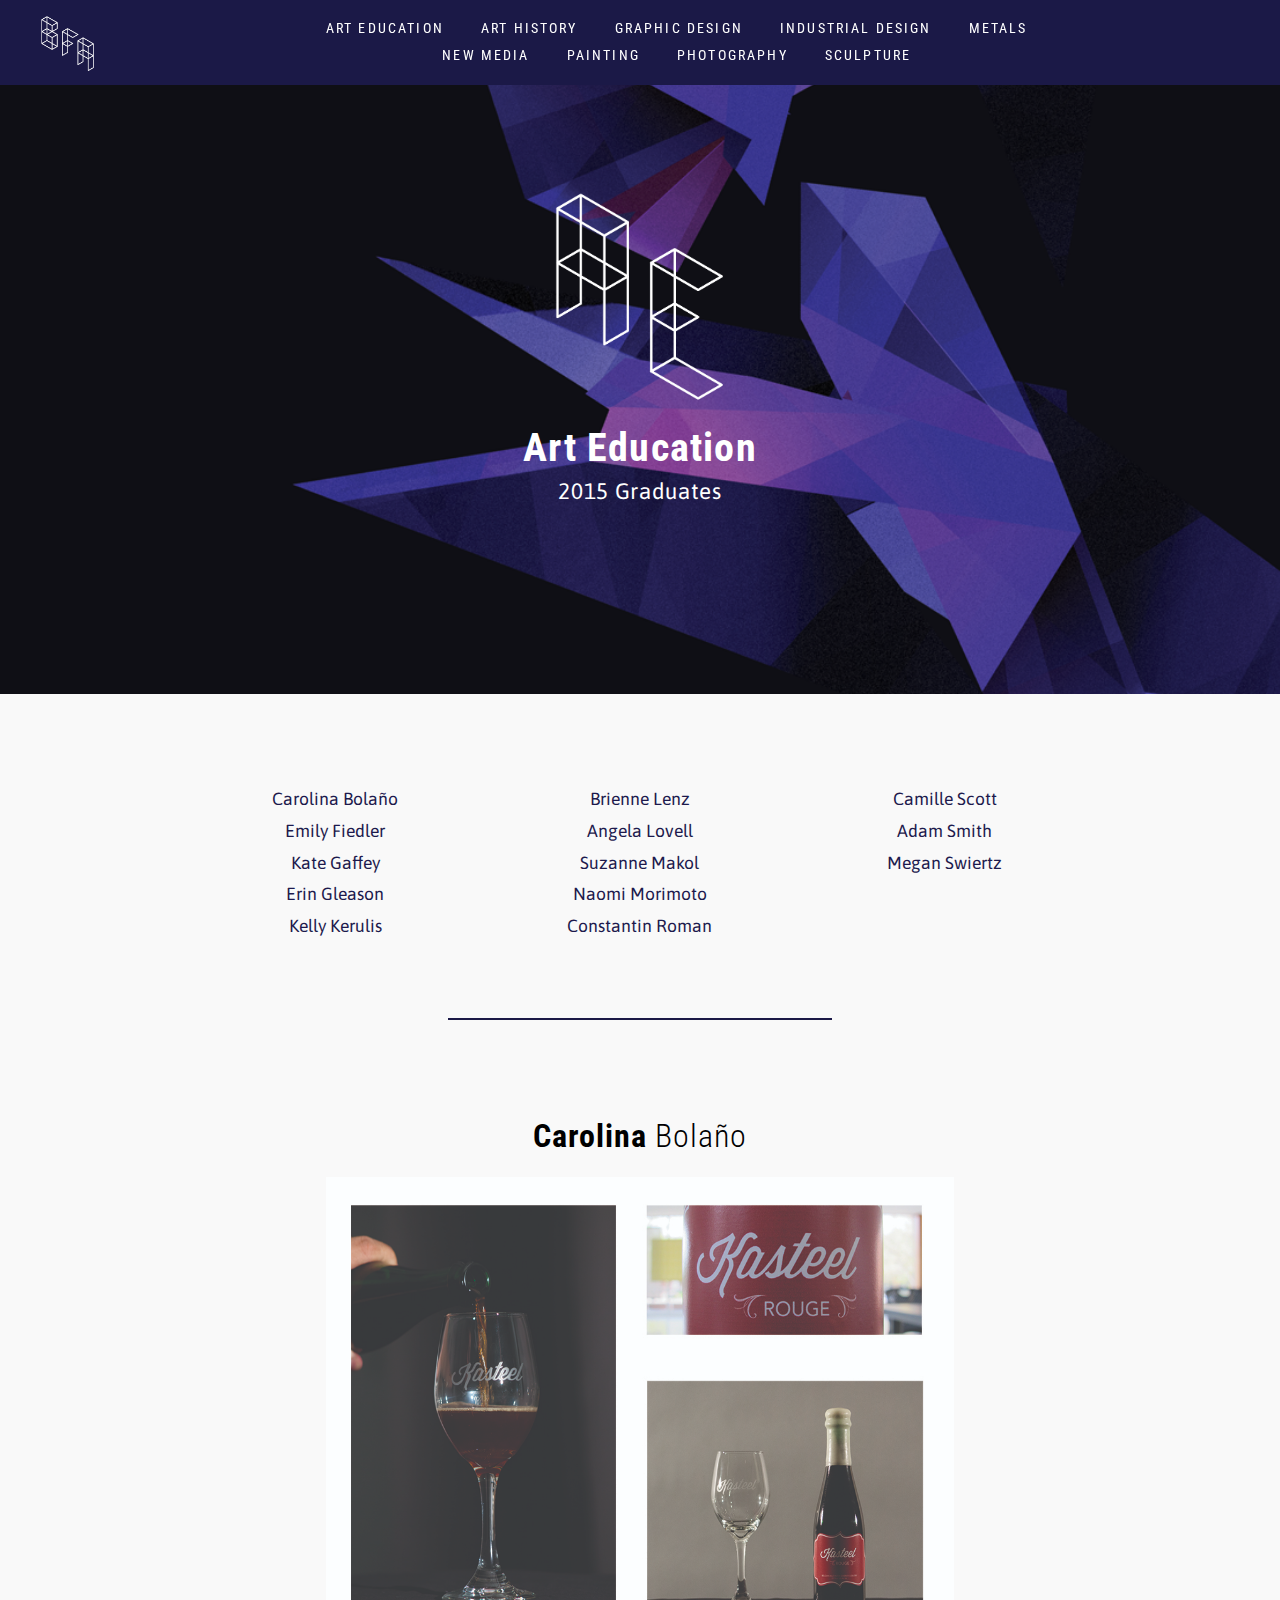
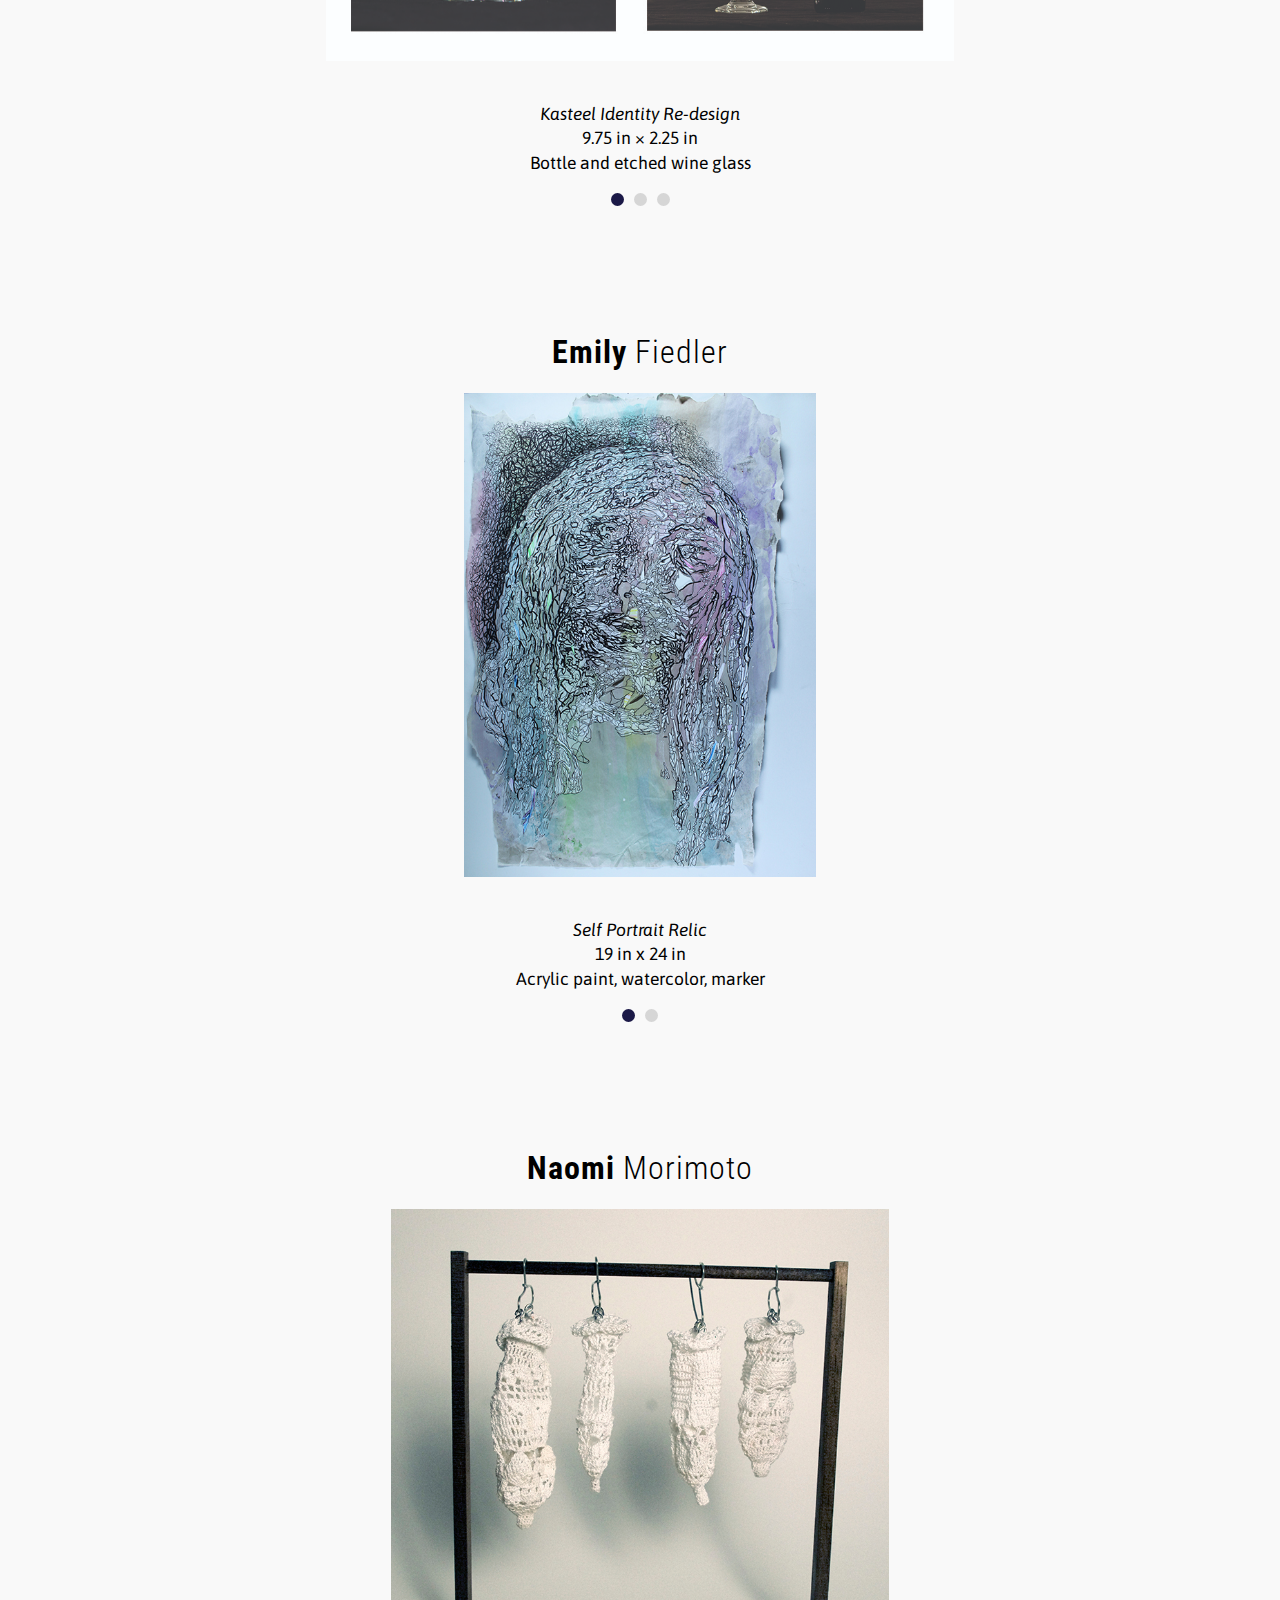
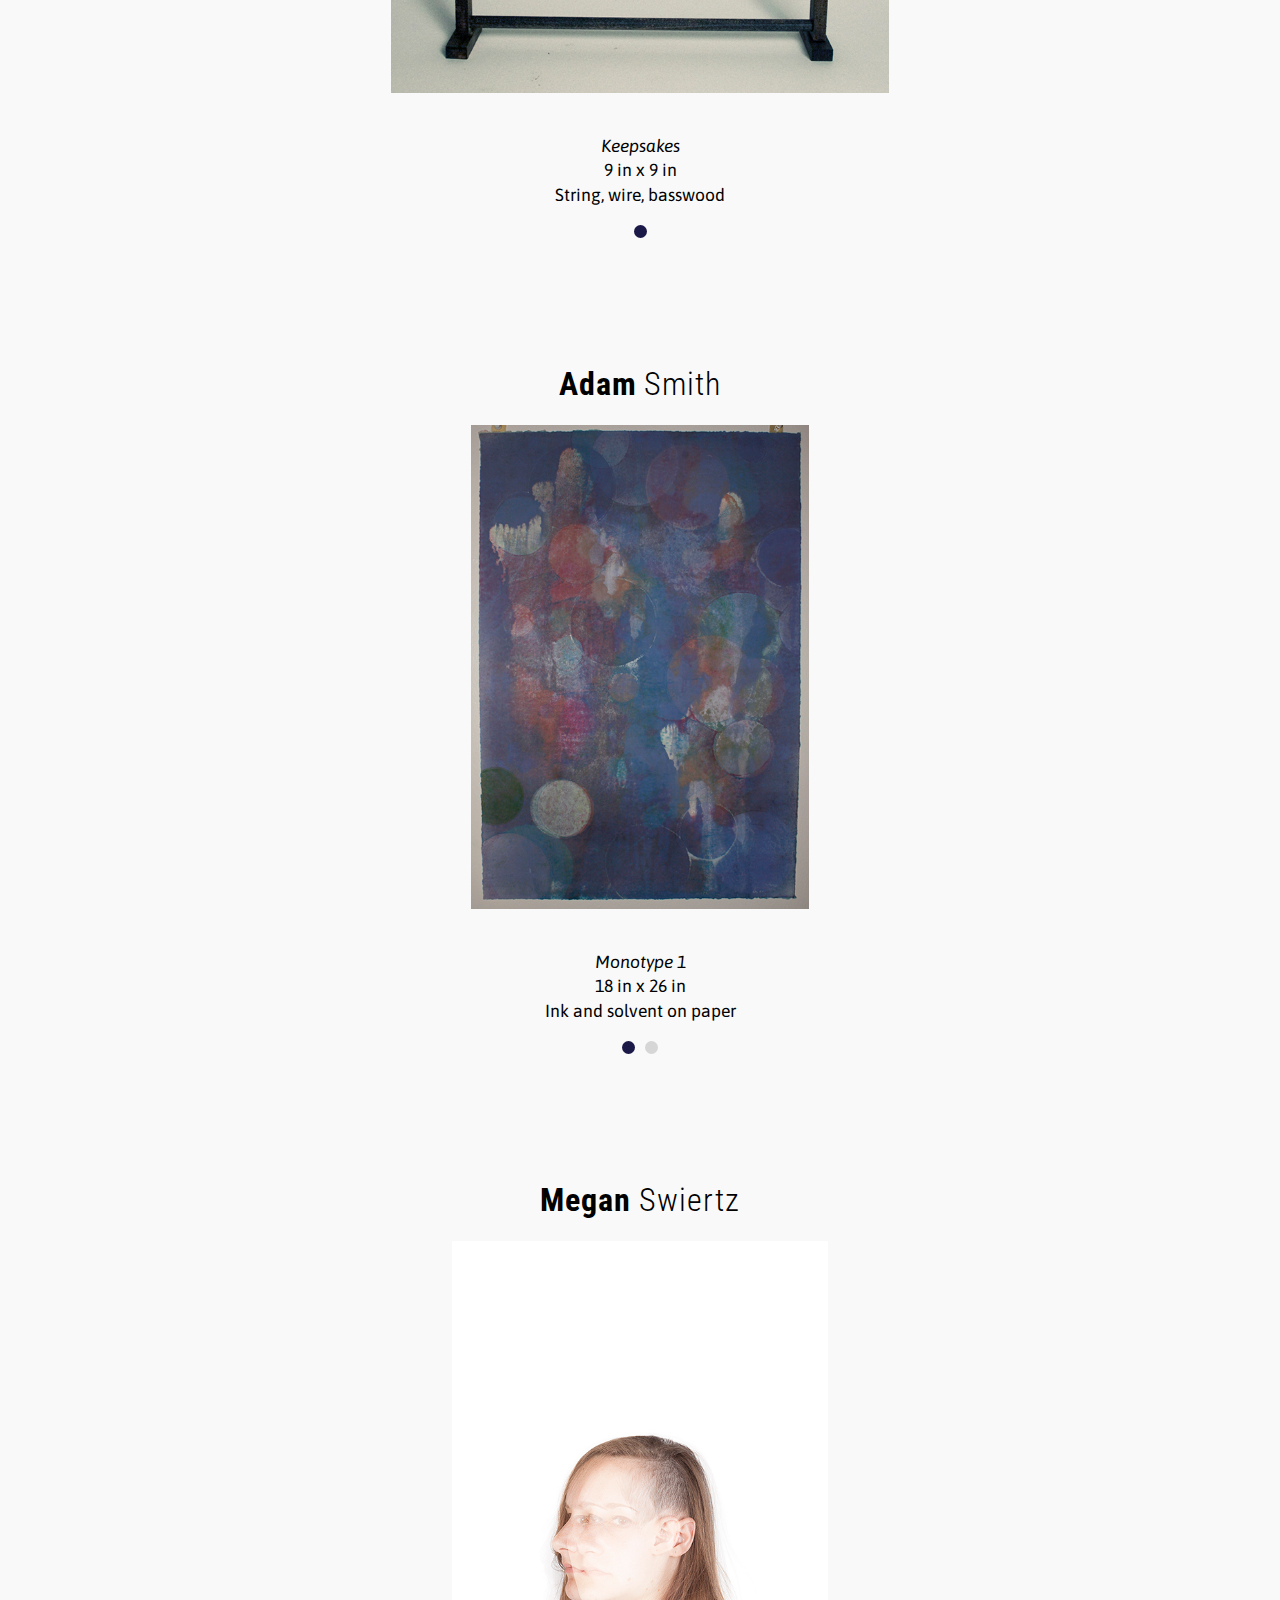
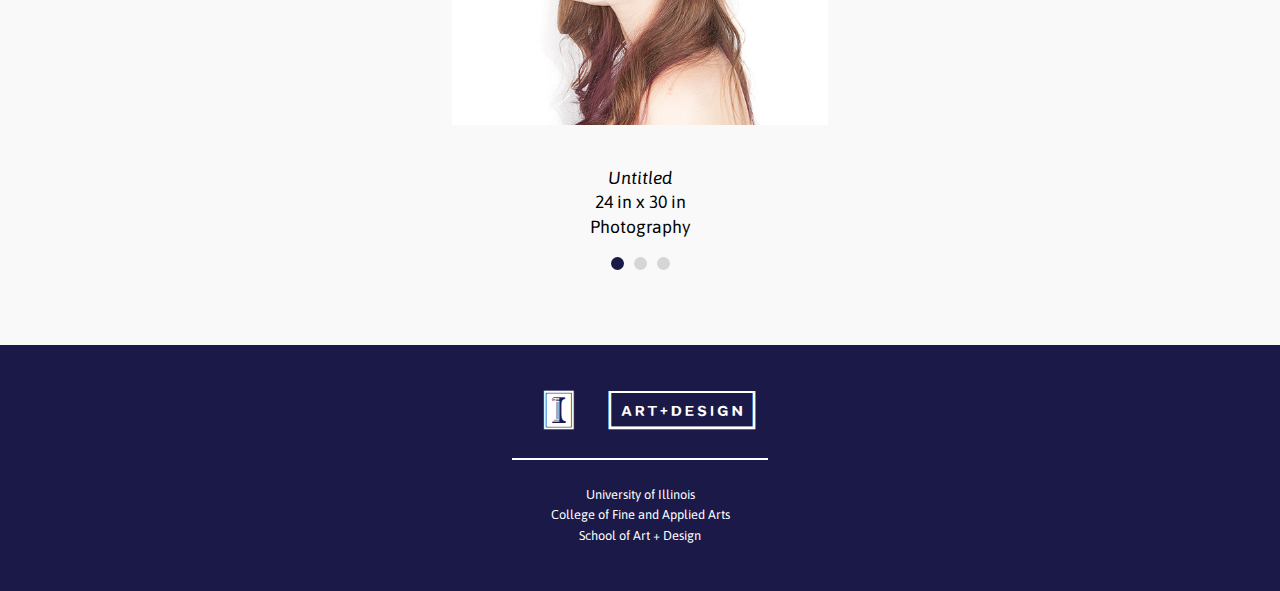
==== arteducation.html @ aa7ef442 "first commit" ====
<!DOCTYPE html>
<html>
    <head>
        <meta charset="utf-8">
        <meta http-equiv="x-ua-compatible" content="ie=edge">
        <title>BFA Exhibition | 2015</title>
        <meta name="description" content="">
        <meta name="viewport" content="width=device-width, initial-scale=1">

        <link rel="stylesheet" href="css/normalize.css">
        <link rel="stylesheet" href="css/styles.css">
        <link rel="stylesheet" href="css/jquery.bxslider.css">
        <link rel="stylesheet" href="fonts/css/fontello.css">
       
       	<!--<script src="//ajax.googleapis.com/ajax/libs/jquery/1.11.2/jquery.min.js"></script>-->
        <script>window.jQuery || document.write('<script src="js/vendor/jquery-1.11.2.min.js"><\/script>')</script>
        <script src="js/plugins.js"></script>
        <script src="js/scripts.js"></script>
        <script src="js/vendor/modernizr-2.8.3.min.js"></script>
        
        <script src="js/jquery.fitvids.js"></script>
  		<script src="js/jquery.bxslider.js"></script>
  		<script src='js/smooth-scroll.js'></script>
  		<script src="js/scroll.js"></script>
  		
  		 <!--Parallax-->
        <script type="text/javascript" src="js/jquery.stellar.min.js"></script>
		<script type="text/javascript" src="js/waypoints.min.js"></script>
		<script type="text/javascript" src="js/jquery.easing.1.3.js"></script>
		<script type="text/javascript" src="js/parallax.js"></script>
		
    </head>
    <body>	
			<div id="top-nav">
				<div id="full-menu-container">
					<a href="index.html"><div id="brand" class="hidden-sm"></div></a>
					<ul class="hidden-sm" id="full-menu">
						<li><a href="arteducation.html" id="active">Art&nbsp;Education</a></li>
						<li><a href="arthistory.html">Art&nbsp;History</a></li>
						<!-- <li><a href="ceramics.html">Ceramics</a></li> -->
						<li><a href="graphicdesign.html">Graphic&nbsp;Design</a></li>
						<li><a href="industrialdesign.html">Industrial&nbsp;Design</a></li>
						<li><a href="metals.html">Metals</a></li>
						<li><a href="newmedia.html">New&nbsp;Media</a></li>
						<li><a href="painting.html">Painting</a></li>
						<li><a href="photography.html">Photography</a></li>
						<li><a href="sculpture.html">Sculpture</a></li>
					</ul>
				</div>
				<div id="bar-full" class="hidden-sm"></div>

				<!-- Mobile Navigation -->
				<nav class="clearfix hidden-lg" id="top-menu-nav">
				<ul class="clearfix" id="menu-2-col">
					<li><a href="arteducation.html">Art&nbsp;Education</a></li>
					<li><a href="arthistory.html">Art&nbsp;History</a></li>
					<!-- <li><a href="ceramics.html">Ceramics</a></li> -->
					<li><a href="graphicdesign.html">Graphic&nbsp;Design</a></li>
					<li><a href="industrialdesign.html">Industrial&nbsp;Design</a></li>
					<li><a href="metals.html">Metals</a></li>
					<li><a href="newmedia.html">New&nbsp;Media</a></li>
					<li><a href="painting.html">Painting</a></li>
					<li><a href="photography.html">Photography</a></li>
					<li><a href="sculpture.html">Sculpture</a></li>
				</ul>
					
					<div id="bar" class="hidden-lg">
						<div id="pull">
							<span id="menu" class="hidden-lg">Menu</span>
							<a href="index.html"><div id="brand-sm" class="hidden-lg"></div></a>
						</div>
					</div>
					
				</nav>
			</div> <!-- #top-nav -->
			<!-- End Mobile Navigation -->
			
		<div class="slide ae" id="slide1" data-slide="1" data-stellar-background-ratio="0.5">
		<div class="container clearfix">
			<div id="hero">
				<div id="ae"></div>
				<h1 id="major-id">Art Education</h1>
				<p>2015 Graduates</p>
			</div>  <!-- #hero --> 
		</div>
	</div>
		
		<div class="slide" id="slide2" data-slide="2" data-stellar-background-ratio="0.5">
		<div class="container clearfix">
			<div id="major-graduates">
			<ul>
				<li><a data-scroll data-options='{ "easing": "easeInQuad" }' href="#bolano">Carolina Bolaño</a></li>
				<li><a data-scroll data-options='{ "easing": "easeInQuad" }' href="#fiedler">Emily Fiedler</a></li>
				<li><a data-scroll data-options='{ "easing": "easeInQuad" }' href="#gaffey">Kate Gaffey</a></li>
				<li><a data-scroll data-options='{ "easing": "easeInQuad" }' href="#gleason">Erin Gleason</a></li>
				<li><a data-scroll data-options='{ "easing": "easeInQuad" }' href="#kerulis">Kelly Kerulis</a></li>
				<li><a data-scroll data-options='{ "easing": "easeInQuad" }' href="#lenz">Brienne Lenz</a></li>
				<li><a data-scroll data-options='{ "easing": "easeInQuad" }' href="#lovell">Angela Lovell</a></li>
				<li><a data-scroll data-options='{ "easing": "easeInQuad" }' href="#makol">Suzanne Makol</a></li>
				<li><a data-scroll data-options='{ "easing": "easeInQuad" }' href="#morimoto">Naomi Morimoto</a></li>
				<li><a data-scroll data-options='{ "easing": "easeInQuad" }' href="#roman">Constantin Roman</a></li>
				<li><a data-scroll data-options='{ "easing": "easeInQuad" }' href="#scott">Camille Scott</a></li>
				<li><a data-scroll data-options='{ "easing": "easeInQuad" }' href="#smith">Adam Smith</a></li>
				<li><a data-scroll data-options='{ "easing": "easeInQuad" }' href="#swiertz">Megan Swiertz</a></li>
			</ul>
		</div><!-- #major-graduates -->
		
	
		<div class="line-divider"></div><!-- .line-divider -->
		
		<div id="gallery">
			<div class="student" id="bolano">
				<div class="student-name">
					<h3><span class="student-first">Carolina</span> Bolaño</h3>
				</div><!-- .student-name -->
				<ul class="bxslider">
	  				<li>
	  					<div class="img-container">
	  						<img class="vertical" src="images/gd/bolano_carolina_1.jpg" alt=""/>
	  					</div>
	  					<p><em>Kasteel Identity Re-design</em></p>
						<p>9.75 in × 2.25 in</p>
						<p>Bottle and etched wine glass</p></li>
	  				<li>
	  					<div class="img-container">
	  						<img class="vertical" src="images/gd/bolano_carolina_2.jpg" alt=""/>
	  					</div>
	  					<p><em>Silence</em></p>
						<p>9 in x 6 in</p>
						<p>Photography</p></li>
	  				<li>
	  					<div class="img-container">
	  						<img class="vertical" src="images/gd/bolano_carolina_3.jpg" alt=""/>
	  					</div>
	  					<p><em>Gendered Lines</em></p>
						<p>24 in x 36 in</p>
						<p>Oil on canvas</p></li>
				</ul>
			</div><!-- .student -->
			
			<div class="student" id="fiedler">
				<div class="student-name" >
					<h3><span class="student-first">Emily</span> Fiedler</h3>
				</div><!-- .student-name -->
			<ul class="bxslider">
  				<li>
  					<div class="img-container">
  						<img src="images/arted/fiedler_emily_1.jpg" class="vertical" alt=""/>
  					</div>
  					<p><em>Self Portrait Relic</em></p>
					<p>19 in x 24 in</p>
					<p>Acrylic paint, watercolor, marker</p></li>
  				<li>
					<div class="img-container">
  						<img src="images/arted/fiedler_emily_2.jpg" alt=""/>
  					</div>
  					<p><em>Jill</em></p>
					<p>40 in x 34 in</p>
					<p>Digital photography</p></li>
			</ul>
			</div><!-- .student -->
			
			<div class="student" id="morimoto">
				<div class="student-name">
					<h3><span class="student-first">Naomi</span> Morimoto</h3>
				</div><!-- .student-name -->
				<ul class="bxslider">
	  				<li>
	  					<div class="img-container">
	  						<img class="vertical" src="images/sculpture/morimoto_naomi_1.jpg" alt=""/>
	  					</div>
	  					<p><em>Keepsakes</em></p>
	  					<p>9 in x 9 in</p>
						<p>String, wire, basswood</p></li>
				</ul>
			</div><!-- .student -->
			
			<div class="student" id="smith">
				<div class="student-name" >
					<h3><span class="student-first">Adam</span> Smith</h3>
				</div><!-- .student-name -->
			<ul class="bxslider">
  				<li>
  					<div class="img-container">
  						<img src="images/arted/smith_adam_1.jpg" class="vertical" alt=""/>
  					</div>
  					<p><em>Monotype 1</em></p>
					<p>18 in x 26 in</p>
					<p>Ink and solvent on paper</p></li>
  				<li>
  					<div class="img-container">
  						<img src="images/arted/smith_adam_2.jpg" class="vertical" alt=""/>
  					</div>
  					<p><em>Monotype 2</em></p>
					<p>18 in x 26 in</p>
					<p>Ink and solvent on paper</p></li>
			</ul>
			</div><!-- .student -->
			
			<div class="student" id="swiertz">
				<div class="student-name">
					<h3><span class="student-first">Megan</span> Swiertz</h3>
				</div><!-- .student-name -->
				<ul class="bxslider">
	  				<li>
	  					<div class="img-container">
	  						<img class="vertical" src="images/photo/swiertz_megan_1.jpg" alt=""/>
	  					</div>
	  					<p><em>Untitled</em></p>
	  					<p>24 in x 30 in</p>
						<p>Photography</p></li>
					<li>
	  					<div class="img-container">
	  						<img class="vertical" src="images/photo/swiertz_megan_2.jpg" alt=""/>
	  					</div>
	  					<p><em>Untitled</em></p>
	  					<p>24 in x 32 in</p>
						<p>Photography</p></li>
					<li>
	  					<div class="img-container">
	  						<img src="images/photo/swiertz_megan_3.jpg" alt=""/>
	  					</div>
	  					<p><em>Untitled</em></p>
	  					<p>24 x 36 in</p>
						<p>Photography</p></li>
				</ul>
			</div><!-- .student -->
				
		</div><!-- #gallery -->
		</div>
	</div>
		
		<a data-scroll data-options='{ "easing": "easeInQuad" }' href="#" class="cd-top">Top</a>
		
		<footer>
			<div class="icons">
				<div class="the-icons"><i class="icon-illinois-logo"></i> </div>
				<div class="the-icons"><i class="icon-ad-logo"></i></div>
       	 	</div><!-- .icons -->
        	<div id="footer-line"></div><!-- #footer-line -->
			<p>University of Illinois</p>
			<p>College of Fine and Applied Arts</p>
			<p>School of Art + Design</p>
			
		</footer>
		
    </body>
</html>
---- css/styles.css ----
@import url(http://fonts.googleapis.com/css?family=Asap:400,400italic,700,700italic|Roboto+Condensed:400,300,300italic,400italic,700,700italic);

/* http://meyerweb.com/eric/tools/css/reset/ 
   v2.0 | 20110126
   License: none (public domain)
*/

html, body, div, span, applet, object, iframe,
h1, h2, h3, h4, h5, h6, p, blockquote, pre,
a, abbr, acronym, address, big, cite, code,
del, dfn, em, img, ins, kbd, q, s, samp,
small, strike, strong, sub, sup, tt, var,
b, u, i, center,
dl, dt, dd, ol, ul, li,
fieldset, form, label, legend,
table, caption, tbody, tfoot, thead, tr, th, td,
article, aside, canvas, details, embed, 
figure, figcaption, footer, header, hgroup, 
menu, nav, output, ruby, section, summary,
time, mark, audio, video {
	margin: 0;
	padding: 0;
	border: 0;
	font-size: 100%;
	font: inherit;
	vertical-align: baseline;
}
/* HTML5 display-role reset for older browsers */
article, aside, details, figcaption, figure, 
footer, header, hgroup, menu, nav, section {
	display: block;
}
body {
	line-height: 1;
}
ol, ul {
	list-style: none;
}
blockquote, q {
	quotes: none;
}
blockquote:before, blockquote:after,
q:before, q:after {
	content: '';
	content: none;
}
table {
	border-collapse: collapse;
	border-spacing: 0;
}

/* end CSS reset */


body {
	width: 100%;
}

p, li {
	font-family: 'Asap', sans-serif;
	font-weight: 400;
}

.slide{
	background-attachment: fixed;
	position: relative;
	width: 100%;
}

/* Clearfix */
.clearfix:before,
.clearfix:after {
    content: " ";
    display: table;
}
.clearfix:after {
    clear: both;
}

/*--FULL NAV--*/
#brand {
	background:url(../images/bfa-logo.png) top center no-repeat; 
	background-size: 100%;
	position: fixed;
	float: left;
	width:55px;
	height: 55px;
	left: 40px;
	top: 16px;
	z-index: 2500;
}

#full-menu {
	left: 19%;
	padding: 15px;
	width: 850px;
	position: fixed;
	z-index: 2000;
	text-align: center;
}

#full-menu li{
	display: inline;
	margin: 10px;
	padding-right: 13px;
	font-size: .9em;
	font-family: 'Roboto Condensed', sans-serif;
	text-transform: uppercase;
	letter-spacing: .15em;
	line-height: 1.9em;
}
#full-menu a:hover {
	color: #7139AA;
}

#full-menu a {
	color: white;
	}

#full-menu a:link{
	text-decoration: none;
	/*color: #1B1947;*/
	color: white;
}

#full-menu a:active, a:visited{
	text-decoration: none;
}


#active {
	color: #7942BA;
}

#bar-full {
	background-color: #1B1947;
	width: 100%;
	height: 85px;
	position: fixed;
	top: 0;
}



/*--MOBILE NAV--*/
.hidden-lg {
	visibility: hidden;
}

#top-nav {
	position: fixed;
	width: 100%;
	z-index: 100;
}

#menu {
	border: 1px white solid;
	letter-spacing: .25em;
	padding: 9px 17px 9px 21px;
	float: right;
}

#menu:hover {
	border: 1px white solid;
	background-color: #302C85;
	cursor: pointer;
}

nav {
	height: auto;
	background: #EEEEEE;
	font-family: 'Roboto Condensed', sans-serif;
	font-size: .80em;
	letter-spacing: .15em;
	position: relative;
	text-transform: uppercase;
	text-align: center;
}

nav a {
	color: #1B1947;
	display: inline-block;
	line-height: 50px;
	text-align: center;
	text-decoration: none;
}

nav a:hover, nav a:active {
	background-color: #302C85;
	color: white;
	border-bottom: 1px solid #1B1947;
  	border-right: 1px solid #1B1947;
}

#bar {
	background-color: #1B1947;
	width: 100%;
	height: 50px;
	padding-right: 20px;
}

#pull {
	color: white;
	display: block;
	position: relative;
}

nav ul {
	display: none;
	height: auto;
	width: 100%;
}
	
nav li {
	width: 100%;
}
  	
nav li a {
	border-bottom: 1px solid #E1E1E1;
	box-sizing:border-box;
	-moz-box-sizing:border-box;
	-webkit-box-sizing:border-box;
}


/*--- FOOTER ---*/
footer {
	background-color: #1B1947;
	padding: 45px 0;
	text-align: center;
}

footer p {
	color: white;
	font-size: .80em;
	line-height: 1.6em;	
}

#footer-line {
	border-top: 2px solid white;
	margin: 25px 40%;
}

.icon-ad-logo, .icon-illinois-logo  {
	margin-left: -40px;
}

.icon-ad-logo:before { 
	content: '\e800';
	color: white;
	font-size: 2.5em;
} /* '' */

.icon-illinois-logo:before { 
	content: '\e801';
	color: white;
	font-size: 2.5em;
} /* '' */


.icons{
	display: inline-block;
}

.the-icons{
 	float: left;
}


/*---HERO---*/
.ae {
	background:url(../images/major-hero2.png) top center no-repeat; 
	background-size: cover;
	padding: 8em 0 6em;
	text-align:center;
	width: 100%;
}

.ah {
	background:url(../images/major-hero3.png) top center no-repeat; 
	background-size: cover;
	padding: 8em 0 6em;
	text-align:center;
	width: 100%;
}

.gd {
	background:url(../images/major-hero4.png) top center no-repeat; 
	background-size: cover;
	padding: 8em 0 6em;
	text-align:center;
	width: 100%;
}

.id {
	background:url(../images/major-hero5.png) top center no-repeat; 
	background-size: cover;
	padding: 8em 0 6em;
	text-align:center;
	width: 100%;
}

.me {
	background:url(../images/major-hero6.png) top center no-repeat; 
	background-size: cover;
	padding: 8em 0 6em;
	text-align:center;
	width: 100%;
}

.nm {
	background:url(../images/major-hero7.png) top center no-repeat; 
	background-size: cover;
	padding: 8em 0 6em;
	text-align:center;
	width: 100%;
}

.pa {
	background:url(../images/major-hero8.png) top center no-repeat; 
	background-size: cover;
	padding: 8em 0 6em;
	text-align:center;
	width: 100%;
}

.ph {
	background:url(../images/major-hero9.png) top center no-repeat; 
	background-size: cover;
	padding: 8em 0 6em;
	text-align:center;
	width: 100%;
}

.sc {
	background:url(../images/major-hero10.png) top center no-repeat; 
	background-size: cover;
	padding: 8em 0 6em;
	text-align:center;
	width: 100%;
}


#hero #major-id {
	color: white;
	font-family: 'Roboto Condensed', sans-serif;
	font-size: 1.7em;
	font-weight: 700;
	letter-spacing: .03em;
	padding: .5em 0;
}

#slide3 {
	background:url(../images/index-class-background.jpg) rgb(6, 7, 15) top center no-repeat; 
	padding: 6em 0 0 0;
	width: 100%;
	overflow: hidden;
}


#hero p {
	color: white;
	font-family: 'Asap', sans-serif;
	font-size: 1.2em;
	font-weight: 400;
	letter-spacing: .03em;
}

#hero #gd {
	background:url(../images/majors-gd.png) top center no-repeat;
	background-size: 125px;
	padding: 5em 0;
}

#hero #ae {
	background:url(../images/majors-ae.png) top center no-repeat;
	background-size: 125px;
	padding: 5em 0;
}

#hero #ah {
	background:url(../images/majors-ah.png) top center no-repeat;
	background-size: 125px;
	padding: 5em 0;
}

#hero #id {
	background:url(../images/majors-id.png) top center no-repeat;
	background-size: 125px;
	padding: 5em 0;
}

#hero #me {
	background:url(../images/majors-me.png) top center no-repeat;
	background-size: 125px;
	padding: 5em 0;
}

#hero #nm {
	background:url(../images/majors-nm.png) top center no-repeat;
	background-size: 125px;
	padding: 5em 0;
}

#hero #pa {
	background:url(../images/majors-pa.png) top center no-repeat;
	background-size: 125px;
	padding: 5em 0;
}

#hero #ph {
	background:url(../images/majors-ph.png) top center no-repeat;
	background-size: 125px;
	padding: 5em 0;
}

#hero #sc {
	background:url(../images/majors-sc.png) top center no-repeat;
	background-size: 125px;
	padding: 5em 0;
}

/*---GRADUATE LIST---*/
#slide2 {
	background-color: #F9F9F9;
}

#major-graduates {
	padding: 45px 10% 0;
  	-webkit-column-count: 2;
	-moz-column-count: 2;
    column-count: 2;
    font-size: .88em;
    text-align: center;
}

.metals, .sculpture {
	padding: 45px 10% 0;
  	-webkit-column-count: 2 !important;
	-moz-column-count: 2 !important;
    column-count: 2 !important;
    font-size: .88em;
    text-align: center;
}

#major-graduates li a {
	color: #1D1A4D;
	line-height: 1.8em;
	
}

#major-graduates li a:link{
	text-decoration: none;
}	

#major-graduates li a:hover {
	color: #C8C8C8;
}

#major-graduates li a:visited, #major-graduates li a:active {
}

.line-divider {
	border-bottom: 2px solid #1B1947;
	margin: 45px 15% 0;
}

/*--- GALLERY ---*/
#gallery {
	padding: 0 0 45px;
}

video {
	width: 80%;
}

.bx-wrapper img.vertical {
	text-align: center;
	margin: 0 auto;
	height: 88%;
  	width: auto;
}

.left {
	text-align: left !important;
}

.student {
	padding: 100px 0 0;
	text-align: center;
}

.student-name {
	font-family: 'Roboto Condensed', sans-serif;
	font-size: 1.6em;
	font-weight: 300;
	letter-spacing: .03em;
	text-align: center;
}

.student-first {
	font-weight: 700;
}

em {
	font-style: italic; 
}

.bxslider li p {
	font-size: .90em;
	line-height: 1.4em;
	text-align: center; 
}

.center {
	text-align: center !important;
}

.essay-container {
	margin: 0 auto;
	width: 900px;
}

.essay-container .img-container {	
	border-bottom: 2px solid #1B1947;
	left: 0;
	right: 0;
	padding: 45px 25px;
}

.essay-container .bxslider li p {
	text-align: left; 
	padding-right: 30px;
	line-height: 1.6em;
}

.essay-text {
	overflow: scroll;
	overflow-x: hidden;
	margin-bottom: 20px;
}

.img-container {
	width: 100%;
	height: 545px;
}

.essay-container .bx-pager {
	visibility: hidden;
}

/*--SCROLL TO TOP---*/
.cd-top {
  display: inline-block;
  height: 60px;
  width: 60px;
  position: fixed;
  bottom: 40px;
  right: 10px;
  box-shadow: 0 0 10px rgba(0, 0, 0, 0.05);
  
  /* image replacement properties */
  overflow: hidden;
  text-indent: 100%;
  white-space: nowrap;
  background: rgba(214, 214, 214, 0.8) url(../images/cd-top-arrow.svg) no-repeat center 50%;
  visibility: hidden;
  opacity: 0;
  -webkit-transition: opacity .3s 0s, visibility 0s .3s;
  -moz-transition: opacity .3s 0s, visibility 0s .3s;
  transition: opacity .3s 0s, visibility 0s .3s;
}
.cd-top.cd-is-visible, .cd-top.cd-fade-out, .no-touch .cd-top:hover {
  -webkit-transition: opacity .3s 0s, visibility 0s 0s;
  -moz-transition: opacity .3s 0s, visibility 0s 0s;
  transition: opacity .3s 0s, visibility 0s 0s;
}
.cd-top.cd-is-visible {
  /* the button becomes visible */
  visibility: visible;
  opacity: 1;
}

.cd-top.cd-fade-out {
  /* if the user keeps scrolling down, the button is out of focus and becomes less visible */
  opacity: .70;
}
.no-touch .cd-top:hover {
  background-color: #302C85;
  opacity: 1;
}

.cd-top {
	bottom: 20px;
    right: 20px;
}



/*---MEDIA QUERIES---*/
@media only screen and (min-width: 320px) {
nav li a {
	display: block;
	border-bottom: 1px solid #E1E1E1;
	border-right: 1px solid #E1E1E1;
	text-align: center;
	width: 100%;
	}
	
nav li {
	width: 100%;
}

#menu{
	margin: 8px 20px 0 0px;
	}

.img-container {
	height: 250px;
}
}

@media only screen and (min-width: 768px) {
#menu {
	float: right;
}

#hero #gd {
	background-size: 170px;
	padding: 7em 0;
}

#hero #ae {
	background-size: 170px;
	padding: 7em 0;
}

#hero #ah {
	background-size: 170px;
	padding: 7em 0;
}

#hero #id {
	background-size: 170px;
	padding: 7em 0;
}

#hero #me {
	background-size: 170px;
	padding: 7em 0;
}

#hero #nm {
	background-size: 170px;
	padding: 7em 0;
}

#hero #pa {
	background-size: 170px;
	padding: 7em 0;
}

#hero #ph {
	background-size: 170px;
	padding: 7em 0;
}

#hero #sc {
	background-size: 170px;
	padding: 7em 0;
}

#hero #major-id {
	font-size: 2.5em;
	padding: .3em 0;
}

#hero p {
	font-size: 1.4em;
}

#major-graduates {
	padding: 75px 15% 0;
  	-webkit-column-count: 3;
	-moz-column-count: 3;
    column-count: 3;
    font-size: 1.1em;
}

.metals {
	-webkit-column-count: 2;
	-moz-column-count: 2;
    column-count: 2;
}

.bxslider  li p {
	font-size: 1.1em;
}

.essay-container .bx-pager {
	visibility: hidden;
}
}

nav { 
  	height: auto;
  	}
  	
nav ul {
  	width: 100%;
  	height: auto;
  	}
  	 
nav li a {
	border-bottom: 1px solid #E1E1E1;
	border-right: 1px solid #E1E1E1;
	text-align: center;
	color: #1B1947 !important;
	}
	
nav li a:hover {
	color: white !important;
	}

nav a {
	text-align: left;
	width: 100%;
  	}
}	

@media (min-width: 350px) and (max-width: 459px) {
.img-container {
	width: 100%;
	height: calc(33vh);
}

.essay-container {
	width: 70%;
	padding-right: 40px;
}
}

@media (min-width: 460px) and (max-width: 539px) {
.img-container {
	width: 100%;
	height: 310px;
}
}

@media (min-width: 540px) and (max-width: 629px) {
.img-container {
	width: 100%;
	height: 360px;
}
}

@media (min-width: 630px) and (max-width: 699px) {
.img-container {
	width: 100%;
	height: 385px;
}
}

@media (min-width: 700px) and (max-width: 767px) {
.img-container {
	width: 100%;
	height: 425px;
}
}

@media (min-width: 768px) and (max-width: 899px) {
.img-container {
	width: 100%;
	height: 385px;
}
}

@media (min-width: 900px) and (max-width: 1149px) {
.img-container {
	width: 100%;
	height: 435px;
}
}

@media (min-width: 320px) and (max-width: 999px) {
.hidden-sm {
	visibility: hidden;
}

.essay-container {
	margin: 0 auto;
	width: 100%;
}

}

@media (max-width: 999px) {
.hidden-lg {
	visibility: visible;
}


#brand-sm {
	height: 32px;
	width: 100px;
	margin-top: -42px;
	position: fixed;
	background:url(../images/bfa-logo.png) top center no-repeat;
	background-size: 32px;
	z-index: 2500;
}
}

@media (max-width: 1149px) {
#full-menu {
	left: 13%;
}

#full-menu a:link{
	text-decoration: none;
	color: white;
}

}

@media (min-width: 1150px) and (max-width: 1279px) {
#full-menu {
	left: 14%;
}

.essay-container .bx-pager {
	visibility: hidden;
}

.img-container {
	width: 100%;
	height: 480px;
}
}

@media only screen and (min-width: 1280px) {
.line-divider {
	margin: 75px 35% 0;
}

#major-graduates {
	padding: 90px 15% 0;
}

#slide1{
	padding: 12em 0;
}

.bxslider  li  {
	display: inline-block;
	float: left;
}

.student-name {
	font-size: 2em;
}

.img-container {
	width: 100%;
	height: 550px;
}

#menu{
	margin: 8px 20px 0 0px;
}

nav #pull{
	height: 58px;
}
}

@media (min-width: 1281px) and (max-width: 1500px) {
.img-container {
	width: 100%;
	height: 550px;
}

.essay-container .bxslider li p {
	padding: 0;
}

.essay-container .bxslider {
	margin: 0 auto;
	width: 950px;
}

.essay-container .bxslider li p {
	padding-right: 30px;
}
}

.essay-container .bxslider .center li p{
	text-align: center !important;
}
---- fonts/css/fontello.css ----
@font-face {
  font-family: 'fontello';
  src: url('../font/fontello.eot?37896119');
  src: url('../font/fontello.eot?37896119#iefix') format('embedded-opentype'),
       url('../font/fontello.woff?37896119') format('woff'),
       url('../font/fontello.ttf?37896119') format('truetype'),
       url('../font/fontello.svg?37896119#fontello') format('svg');
  font-weight: normal;
  font-style: normal;
}
/* Chrome hack: SVG is rendered more smooth in Windozze. 100% magic, uncomment if you need it. */
/* Note, that will break hinting! In other OS-es font will be not as sharp as it could be */
/*
@media screen and (-webkit-min-device-pixel-ratio:0) {
  @font-face {
    font-family: 'fontello';
    src: url('../font/fontello.svg?37896119#fontello') format('svg');
  }
}
*/
 
 [class^="icon-"]:before, [class*=" icon-"]:before {
  font-family: "fontello";
  font-style: normal;
  font-weight: normal;
  speak: none;
  text-decoration: inherit;
  width: 1em;
  margin-right: .2em;
  text-align: center;
  /* opacity: .8; */
 
  /* For safety - reset parent styles, that can break glyph codes*/
  font-variant: normal;
  text-transform: none;
 
  /* fix buttons height, for twitter bootstrap */
  line-height: 1em;
 
  /* Animation center compensation - margins should be symmetric */
  /* remove if not needed */
  margin-left: .2em;
 
  /* you can be more comfortable with increased icons size */
  /* font-size: 120%; */
 
  /* Font smoothing. That was taken from TWBS */
  -webkit-font-smoothing: antialiased;
  -moz-osx-font-smoothing: grayscale;
 
  /* Uncomment for 3D effect */
  /* text-shadow: 1px 1px 1px rgba(127, 127, 127, 0.3); */
}
 
.icon-ad-logo:before { content: '\e800'; } /* '' */
.icon-illinois-logo:before { content: '\e801'; } /* '' */
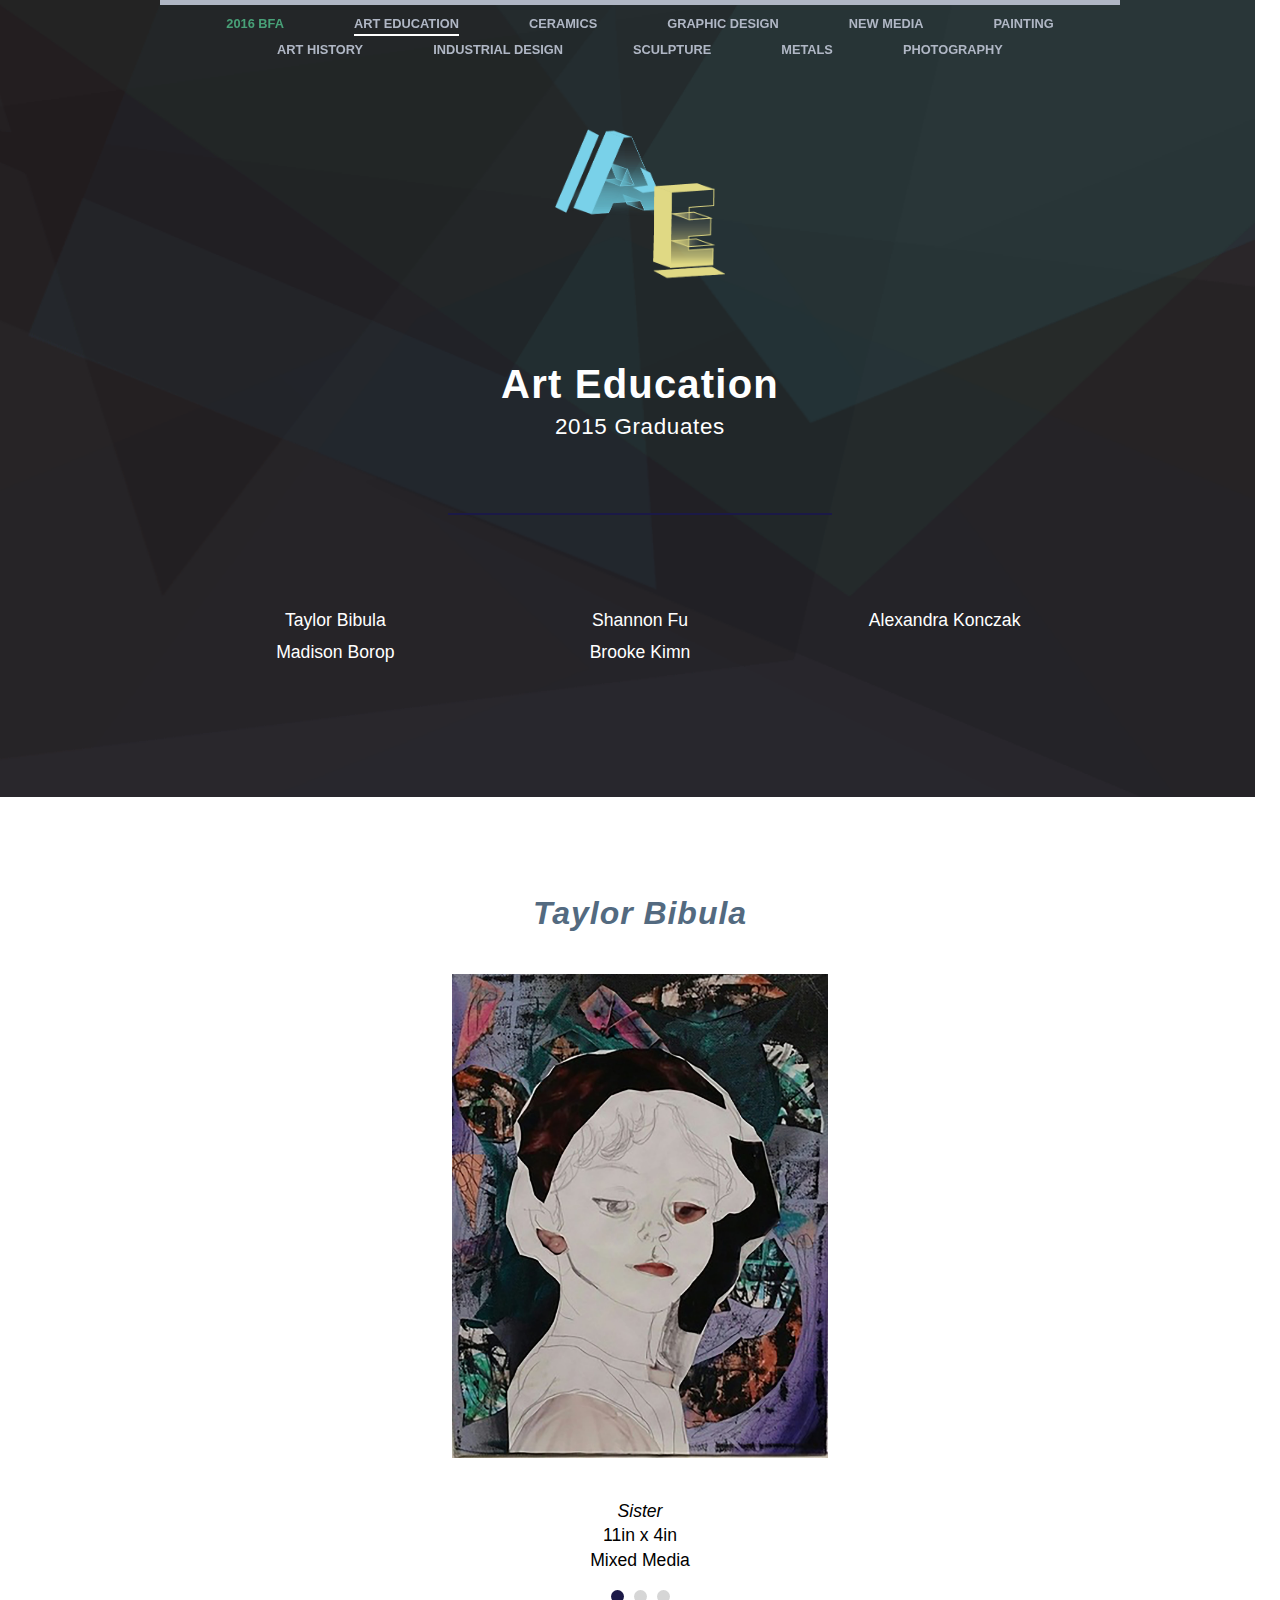
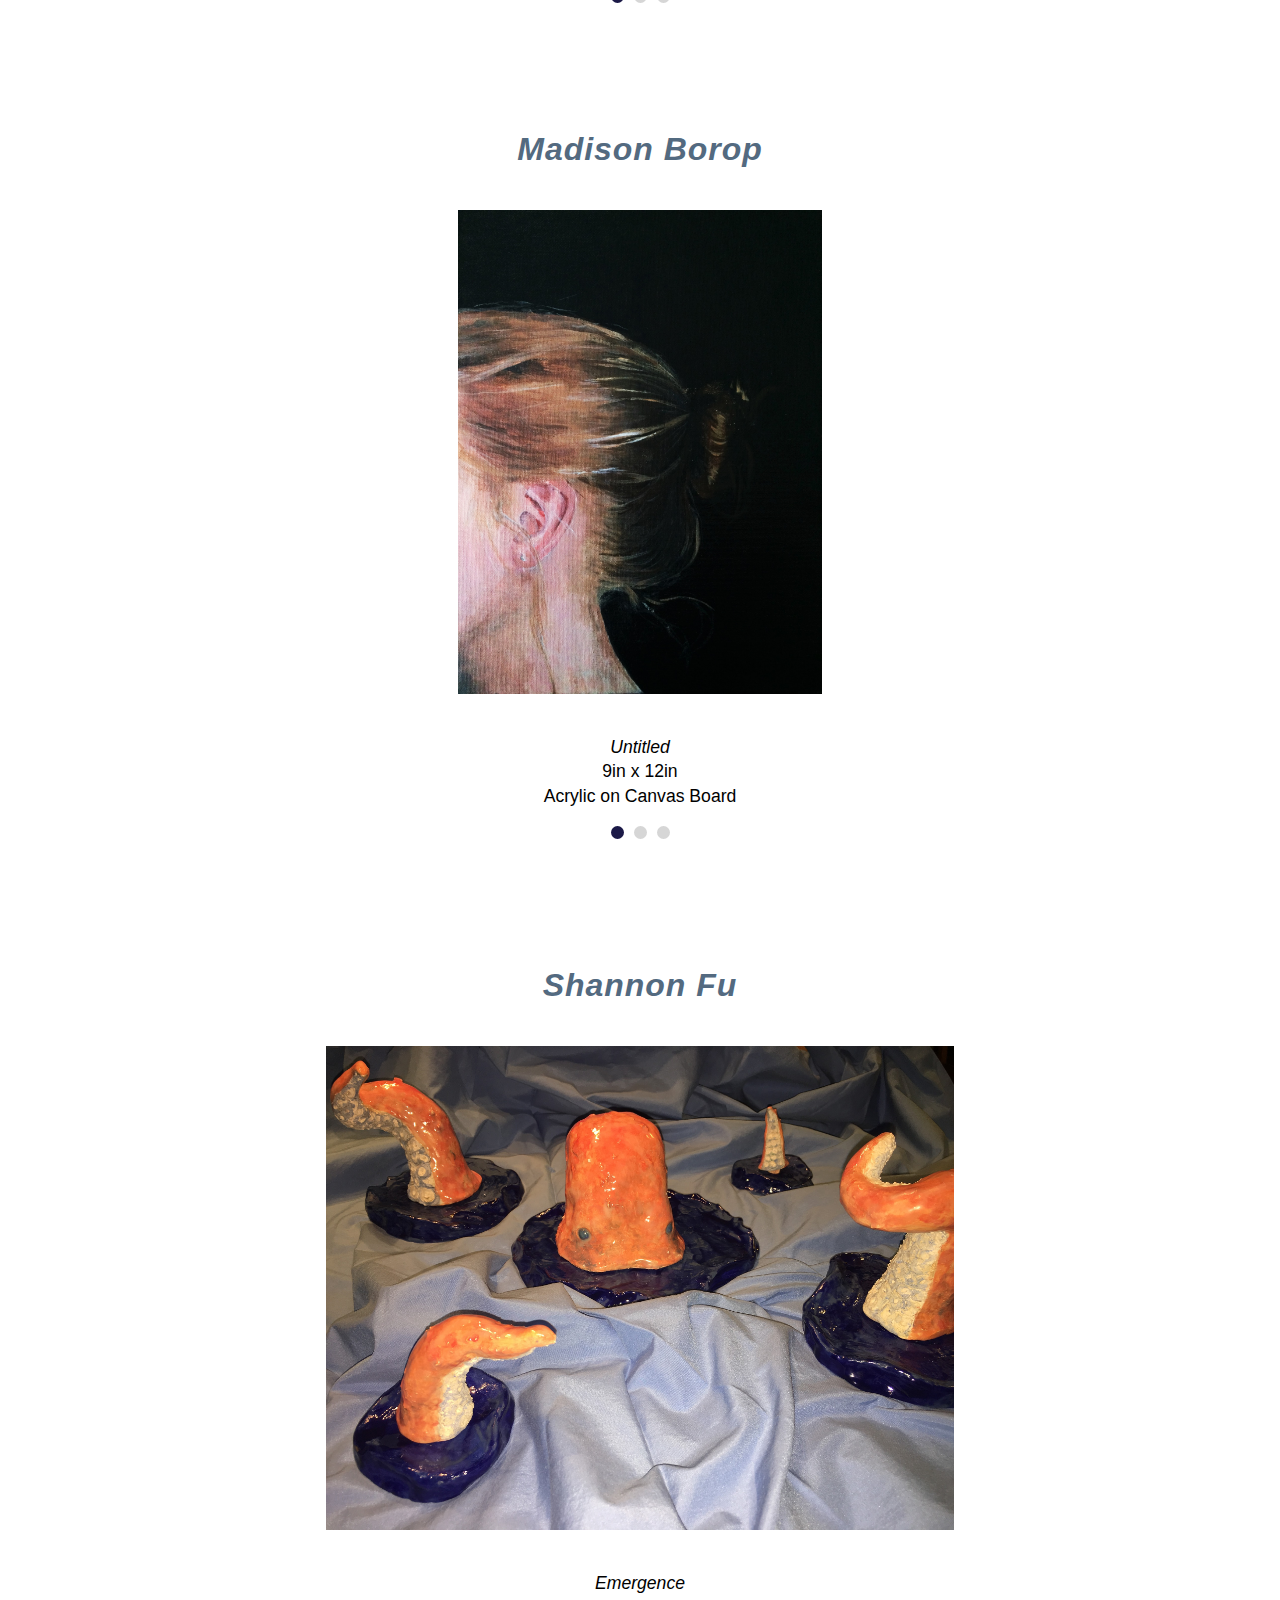
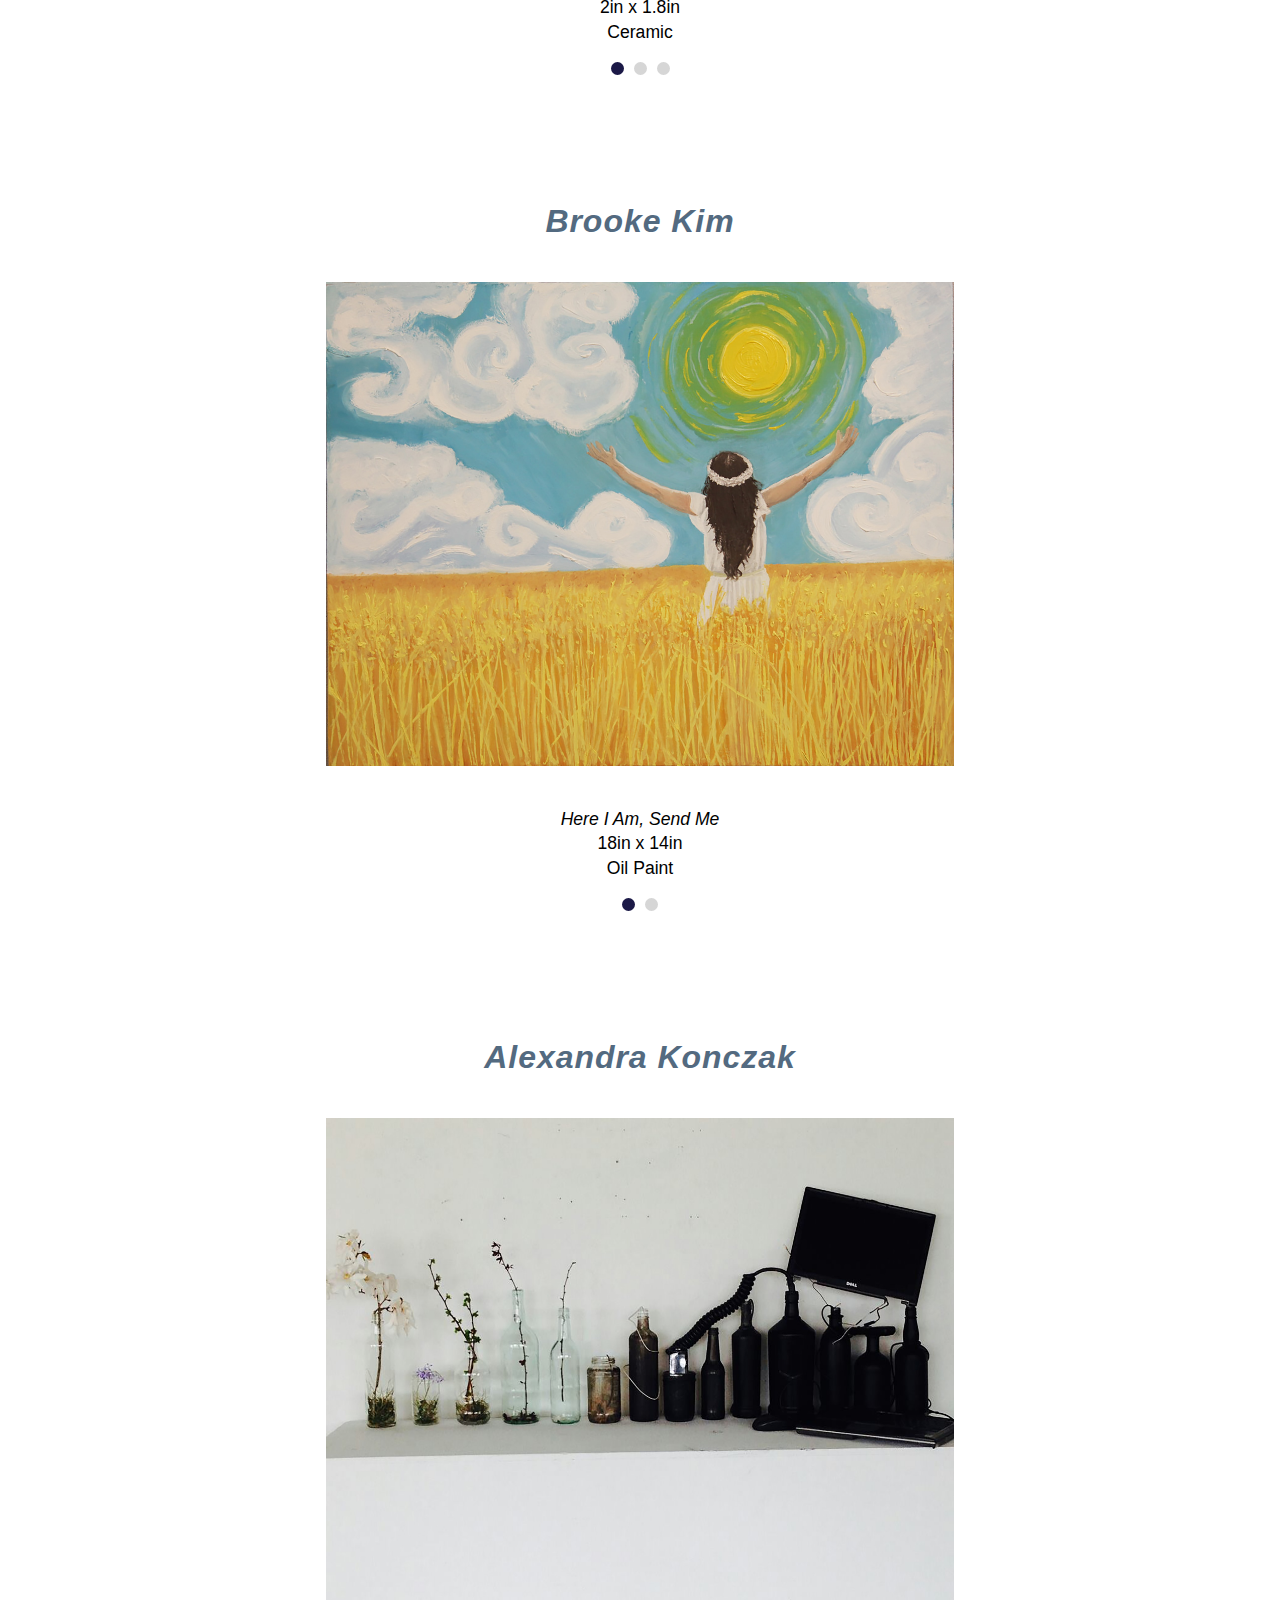
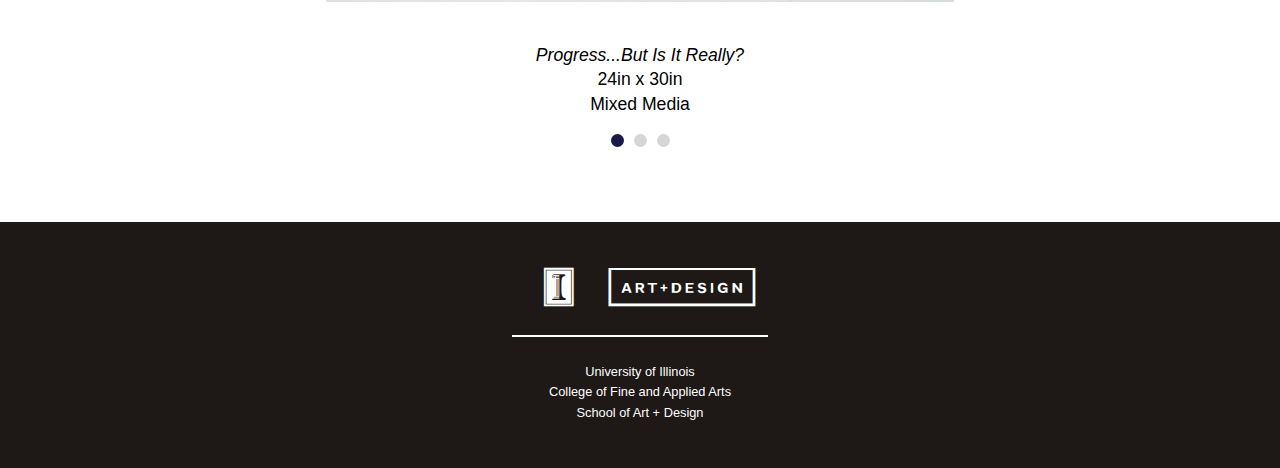
==== commit ad045036: "the rest" ====
--- a/arteducation.html
+++ b/arteducation.html
@@ -11,6 +11,7 @@
         <link rel="stylesheet" href="css/styles.css">
         <link rel="stylesheet" href="css/jquery.bxslider.css">
         <link rel="stylesheet" href="fonts/css/fontello.css">
+        <link rel="stylesheet" href="css/navigation.css">
        
        	<!--<script src="//ajax.googleapis.com/ajax/libs/jquery/1.11.2/jquery.min.js"></script>-->
         <script>window.jQuery || document.write('<script src="js/vendor/jquery-1.11.2.min.js"><\/script>')</script>
@@ -22,6 +23,7 @@
   		<script src="js/jquery.bxslider.js"></script>
   		<script src='js/smooth-scroll.js'></script>
   		<script src="js/scroll.js"></script>
+  		<script src="js/navigation.js"></script>
   		
   		 <!--Parallax-->
         <script type="text/javascript" src="js/jquery.stellar.min.js"></script>
@@ -31,49 +33,21 @@
 		
     </head>
     <body>	
-			<div id="top-nav">
-				<div id="full-menu-container">
-					<a href="index.html"><div id="brand" class="hidden-sm"></div></a>
-					<ul class="hidden-sm" id="full-menu">
-						<li><a href="arteducation.html" id="active">Art&nbsp;Education</a></li>
-						<li><a href="arthistory.html">Art&nbsp;History</a></li>
-						<!-- <li><a href="ceramics.html">Ceramics</a></li> -->
-						<li><a href="graphicdesign.html">Graphic&nbsp;Design</a></li>
-						<li><a href="industrialdesign.html">Industrial&nbsp;Design</a></li>
-						<li><a href="metals.html">Metals</a></li>
-						<li><a href="newmedia.html">New&nbsp;Media</a></li>
-						<li><a href="painting.html">Painting</a></li>
-						<li><a href="photography.html">Photography</a></li>
-						<li><a href="sculpture.html">Sculpture</a></li>
-					</ul>
-				</div>
-				<div id="bar-full" class="hidden-sm"></div>
-
-				<!-- Mobile Navigation -->
-				<nav class="clearfix hidden-lg" id="top-menu-nav">
-				<ul class="clearfix" id="menu-2-col">
-					<li><a href="arteducation.html">Art&nbsp;Education</a></li>
-					<li><a href="arthistory.html">Art&nbsp;History</a></li>
-					<!-- <li><a href="ceramics.html">Ceramics</a></li> -->
-					<li><a href="graphicdesign.html">Graphic&nbsp;Design</a></li>
-					<li><a href="industrialdesign.html">Industrial&nbsp;Design</a></li>
-					<li><a href="metals.html">Metals</a></li>
-					<li><a href="newmedia.html">New&nbsp;Media</a></li>
-					<li><a href="painting.html">Painting</a></li>
-					<li><a href="photography.html">Photography</a></li>
-					<li><a href="sculpture.html">Sculpture</a></li>
-				</ul>
-					
-					<div id="bar" class="hidden-lg">
-						<div id="pull">
-							<span id="menu" class="hidden-lg">Menu</span>
-							<a href="index.html"><div id="brand-sm" class="hidden-lg"></div></a>
-						</div>
-					</div>
-					
-				</nav>
-			</div> <!-- #top-nav -->
-			<!-- End Mobile Navigation -->
+			<div class="container"> <!--nav bar-->
+		    <ul class="nav-bar">
+		      <li><a id="nav-home" href="index.html">2016 BFA</a></li>
+		      <li><a class="active-link" href="arteducation.html">Art Education</a></li>
+		      <li><a href="ceramics.html">Ceramics</a></li>
+		      <li><a href="graphicdesign.html">Graphic Design</a></li>
+		      <li><a href="newmedia.html">New Media</a></li>
+		      <li><a href="painting.html">Painting</a></li>
+		      <li><a href="arthistory.html">Art History</a></li>
+		      <li><a href="industrialdesign.html">Industrial Design</a></li>
+		      <li><a href="scultpture.html">Sculpture</a></li>
+		      <li><a href="metals.html">Metals</a></li>
+		      <li><a href="photography.html">Photography</a></li>
+		    </ul>
+		</div>	
 			
 		<div class="slide ae" id="slide1" data-slide="1" data-stellar-background-ratio="0.5">
 		<div class="container clearfix">
@@ -81,152 +55,171 @@
 				<div id="ae"></div>
 				<h1 id="major-id">Art Education</h1>
 				<p>2015 Graduates</p>
+				<div class="line-divider"></div><!-- .line-divider -->
+				<div class="container clearfix">
+			<div id="major-graduates">
+			<ul>
+				<li><a data-scroll data-options='{ "easing": "easeInQuad" }' href="#bibula">Taylor Bibula</a></li>
+				<li><a data-scroll data-options='{ "easing": "easeInQuad" }' href="#borop">Madison Borop</a></li>
+				<li><a data-scroll data-options='{ "easing": "easeInQuad" }' href="#fu">Shannon Fu</a></li>
+				<li><a data-scroll data-options='{ "easing": "easeInQuad" }' href="#kim">Brooke Kimn</a></li>
+				<li><a data-scroll data-options='{ "easing": "easeInQuad" }' href="#konzack">Alexandra Konczak</a></li>
+			</ul>
+		</div><!-- #major-graduates -->
 			</div>  <!-- #hero --> 
 		</div>
 	</div>
-		
-		<div class="slide" id="slide2" data-slide="2" data-stellar-background-ratio="0.5">
-		<div class="container clearfix">
-			<div id="major-graduates">
-			<ul>
-				<li><a data-scroll data-options='{ "easing": "easeInQuad" }' href="#bolano">Carolina Bolaño</a></li>
-				<li><a data-scroll data-options='{ "easing": "easeInQuad" }' href="#fiedler">Emily Fiedler</a></li>
-				<li><a data-scroll data-options='{ "easing": "easeInQuad" }' href="#gaffey">Kate Gaffey</a></li>
-				<li><a data-scroll data-options='{ "easing": "easeInQuad" }' href="#gleason">Erin Gleason</a></li>
-				<li><a data-scroll data-options='{ "easing": "easeInQuad" }' href="#kerulis">Kelly Kerulis</a></li>
-				<li><a data-scroll data-options='{ "easing": "easeInQuad" }' href="#lenz">Brienne Lenz</a></li>
-				<li><a data-scroll data-options='{ "easing": "easeInQuad" }' href="#lovell">Angela Lovell</a></li>
-				<li><a data-scroll data-options='{ "easing": "easeInQuad" }' href="#makol">Suzanne Makol</a></li>
-				<li><a data-scroll data-options='{ "easing": "easeInQuad" }' href="#morimoto">Naomi Morimoto</a></li>
-				<li><a data-scroll data-options='{ "easing": "easeInQuad" }' href="#roman">Constantin Roman</a></li>
-				<li><a data-scroll data-options='{ "easing": "easeInQuad" }' href="#scott">Camille Scott</a></li>
-				<li><a data-scroll data-options='{ "easing": "easeInQuad" }' href="#smith">Adam Smith</a></li>
-				<li><a data-scroll data-options='{ "easing": "easeInQuad" }' href="#swiertz">Megan Swiertz</a></li>
+	</div>
+	
+		
+		
+		<div id="gallery">
+			<div class="student" id="bibula">
+				<div class="student-name">
+					<h3>Taylor Bibula</h3>
+				</div><!-- .student-name -->
+				<ul class="bxslider">
+	  				<li>
+	  					<div class="img-container">
+	  						<img class="vertical" src="images/ae/Bibula_Taylor_1.jpg" alt=""/>
+	  					</div>
+	  					<p><em>Sister</em></p>
+	  					<p>11in x 4in</p>
+						<p>Mixed Media</p>
+					</li>
+	  				<li>
+	  					<div class="img-container">
+	  						<img class="vertical" src="images/ae/Bibula_Taylor_2.jpg" alt=""/>
+	  					</div>
+	  					<p><em>The Price of Health</em></p>
+						<p>18in x 20in</p>
+						<p>Print</p>
+					</li>
+	  				<li>
+	  					<div class="img-container">
+	  						<img class="vertical" src="images/ae/Bibula_Taylor_3.jpg" alt=""/>
+	  					</div>
+	  					<p><em>Childhood Memories</em></p>
+						<p>18in x 20n</p>
+						<p>Mixed Media</p></li>
+				</ul>
+			</div><!-- .student -->
+			
+			<div class="student" id="borop">
+				<div class="student-name" >
+					<h3>Madison Borop</h3>
+				</div><!-- .student-name -->
+			<ul class="bxslider">
+  				<li>
+  					<div class="img-container">
+  						<img class="vertical" src="images/ae/Borop_Madison_1.jpg" alt=""/>
+  					</div>
+  					<p><em>Untitled</em></p>
+  					<p>9in x 12in</p>
+					<p>Acrylic on Canvas Board</p>
+				</li>
+  				<li>
+					<div class="img-container">
+  						<img class="vertical" src="images/ae/Borop_Madison_2.jpg" alt=""/>
+  					</div>
+  					<p><em>Masque of the Black Death</em></p>
+  					<p>7in x 7in</p>
+					<p>Intaglio on Paper</p>
+				</li>
+				<li>
+					<div class="img-container">
+  						<img class="vertical" src="images/ae/Borop_Madison_3.jpg" alt=""/>
+  					</div>
+  					<p><em>Heron</em></p>
+					<p>Intaglio on Cotton, Cotton Thread, Wire</p>
+				</li>
 			</ul>
-		</div><!-- #major-graduates -->
-		
-	
-		<div class="line-divider"></div><!-- .line-divider -->
-		
-		<div id="gallery">
-			<div class="student" id="bolano">
+			</div><!-- .student -->
+			
+			<div class="student" id="fu">
 				<div class="student-name">
-					<h3><span class="student-first">Carolina</span> Bolaño</h3>
+					<h3>Shannon Fu</h3>
 				</div><!-- .student-name -->
 				<ul class="bxslider">
 	  				<li>
 	  					<div class="img-container">
-	  						<img class="vertical" src="images/gd/bolano_carolina_1.jpg" alt=""/>
-	  					</div>
-	  					<p><em>Kasteel Identity Re-design</em></p>
-						<p>9.75 in × 2.25 in</p>
-						<p>Bottle and etched wine glass</p></li>
-	  				<li>
-	  					<div class="img-container">
-	  						<img class="vertical" src="images/gd/bolano_carolina_2.jpg" alt=""/>
-	  					</div>
-	  					<p><em>Silence</em></p>
-						<p>9 in x 6 in</p>
-						<p>Photography</p></li>
-	  				<li>
-	  					<div class="img-container">
-	  						<img class="vertical" src="images/gd/bolano_carolina_3.jpg" alt=""/>
-	  					</div>
-	  					<p><em>Gendered Lines</em></p>
-						<p>24 in x 36 in</p>
-						<p>Oil on canvas</p></li>
+	  						<img class="vertical" src="images/ae/Fu_Shannon_1.jpg" alt=""/>
+	  					</div>
+	  					<p><em>Emergence</em></p>
+	  					<p>2in x 1.8in</p>
+						<p>Ceramic</p>
+					</li>
+					<li>
+	  					<div class="img-container">
+	  						<img class="vertical" src="images/ae/Fu_Shannon_2.jpg" alt=""/>
+	  					</div>
+	  					<p><em>You Are What You Eat</em></p>
+	  					<p>1.7in x 2in</p>
+						<p>Photography</p>
+					</li>
+					<li>
+	  					<div class="img-container">
+	  						<img class="vertical" src="images/ae/Fu_Shannon_3.jpg" alt=""/>
+	  					</div>
+	  					<p><em>Hypoallergenic Kittens</em></p>
+	  					<p>1.2in x 11in</p>
+						<p>Mixed Media</p>
+					</li>
 				</ul>
 			</div><!-- .student -->
 			
-			<div class="student" id="fiedler">
+			<div class="student" id="kim">
 				<div class="student-name" >
-					<h3><span class="student-first">Emily</span> Fiedler</h3>
+					<h3>Brooke Kim</h3>
 				</div><!-- .student-name -->
 			<ul class="bxslider">
   				<li>
   					<div class="img-container">
-  						<img src="images/arted/fiedler_emily_1.jpg" class="vertical" alt=""/>
-  					</div>
-  					<p><em>Self Portrait Relic</em></p>
-					<p>19 in x 24 in</p>
-					<p>Acrylic paint, watercolor, marker</p></li>
-  				<li>
-					<div class="img-container">
-  						<img src="images/arted/fiedler_emily_2.jpg" alt=""/>
-  					</div>
-  					<p><em>Jill</em></p>
-					<p>40 in x 34 in</p>
-					<p>Digital photography</p></li>
+  						<img src="images/ae/Kim_Brooke_2.jpg" class="vertical" alt=""/>
+  					</div>
+  					<p><em>Here I Am, Send Me</em></p>
+					<p>18in x 14in</p>
+					<p>Oil Paint</p></li>
+  				<li>
+  					<div class="img-container">
+  						<img src="images/ae/Kim_Brooke_1.jpg" class="vertical" alt=""/>
+  					</div>
+  					<p><em>Depression</em></p>
+					<p>14in x 18in</p>
+					<p>Oil Paint</p></li>
 			</ul>
 			</div><!-- .student -->
 			
-			<div class="student" id="morimoto">
+			<div class="student" id="konczak">
 				<div class="student-name">
-					<h3><span class="student-first">Naomi</span> Morimoto</h3>
+					<h3>Alexandra Konczak</h3>
 				</div><!-- .student-name -->
 				<ul class="bxslider">
 	  				<li>
 	  					<div class="img-container">
-	  						<img class="vertical" src="images/sculpture/morimoto_naomi_1.jpg" alt=""/>
-	  					</div>
-	  					<p><em>Keepsakes</em></p>
-	  					<p>9 in x 9 in</p>
-						<p>String, wire, basswood</p></li>
+	  						<img class="vertical" src="images/ae/Konczak_Alexandra_1.jpg" alt=""/>
+	  					</div>
+	  					<p><em>Progress...But Is It Really?</em></p>
+	  					<p>24in x 30in</p>
+						<p>Mixed Media</p></li>
+					<li>
+	  					<div class="img-container">
+	  						<img class="vertical" src="images/ae/Konczak_Alexandra_2.jpg" alt=""/>
+	  					</div>
+	  					<p><em>Anxiety</em></p>
+	  					<p>24in x 30in</p>
+						<p>Oil on Canvas</p></li>
+					<li>
+	  					<div class="img-container">
+	  						<img class="vertical" src="images/ae/Konczak_Alexandra_3.jpg" alt=""/>
+	  					</div>
+	  					<p><em>Concealed, Longed for, and Gained</em></p>
+	  					<p>16in x 20in</p>
+						<p>Mixed Media</p></li>
 				</ul>
 			</div><!-- .student -->
-			
-			<div class="student" id="smith">
-				<div class="student-name" >
-					<h3><span class="student-first">Adam</span> Smith</h3>
-				</div><!-- .student-name -->
-			<ul class="bxslider">
-  				<li>
-  					<div class="img-container">
-  						<img src="images/arted/smith_adam_1.jpg" class="vertical" alt=""/>
-  					</div>
-  					<p><em>Monotype 1</em></p>
-					<p>18 in x 26 in</p>
-					<p>Ink and solvent on paper</p></li>
-  				<li>
-  					<div class="img-container">
-  						<img src="images/arted/smith_adam_2.jpg" class="vertical" alt=""/>
-  					</div>
-  					<p><em>Monotype 2</em></p>
-					<p>18 in x 26 in</p>
-					<p>Ink and solvent on paper</p></li>
-			</ul>
-			</div><!-- .student -->
-			
-			<div class="student" id="swiertz">
-				<div class="student-name">
-					<h3><span class="student-first">Megan</span> Swiertz</h3>
-				</div><!-- .student-name -->
-				<ul class="bxslider">
-	  				<li>
-	  					<div class="img-container">
-	  						<img class="vertical" src="images/photo/swiertz_megan_1.jpg" alt=""/>
-	  					</div>
-	  					<p><em>Untitled</em></p>
-	  					<p>24 in x 30 in</p>
-						<p>Photography</p></li>
-					<li>
-	  					<div class="img-container">
-	  						<img class="vertical" src="images/photo/swiertz_megan_2.jpg" alt=""/>
-	  					</div>
-	  					<p><em>Untitled</em></p>
-	  					<p>24 in x 32 in</p>
-						<p>Photography</p></li>
-					<li>
-	  					<div class="img-container">
-	  						<img src="images/photo/swiertz_megan_3.jpg" alt=""/>
-	  					</div>
-	  					<p><em>Untitled</em></p>
-	  					<p>24 x 36 in</p>
-						<p>Photography</p></li>
-				</ul>
-			</div><!-- .student -->
 				
-		</div><!-- #gallery -->
+			</div><!-- #gallery -->
 		</div>
 	</div>
 		
--- a/css/styles.css
+++ b/css/styles.css
@@ -57,7 +57,7 @@
 }
 
 p, li {
-	font-family: 'Asap', sans-serif;
+	font-family: 'Open Sans', sans-serif;
 	font-weight: 400;
 }
 
@@ -104,13 +104,13 @@
 	margin: 10px;
 	padding-right: 13px;
 	font-size: .9em;
-	font-family: 'Roboto Condensed', sans-serif;
+	font-family: 'Open Sans', sans-serif;
 	text-transform: uppercase;
 	letter-spacing: .15em;
 	line-height: 1.9em;
 }
 #full-menu a:hover {
-	color: #7139AA;
+	color: #5a5a5a;
 }
 
 #full-menu a {
@@ -133,7 +133,7 @@
 }
 
 #bar-full {
-	background-color: #1B1947;
+	background-color: #1E1816;
 	width: 100%;
 	height: 85px;
 	position: fixed;
@@ -169,7 +169,7 @@
 nav {
 	height: auto;
 	background: #EEEEEE;
-	font-family: 'Roboto Condensed', sans-serif;
+	font-family: 'Open Sans', sans-serif;
 	font-size: .80em;
 	letter-spacing: .15em;
 	position: relative;
@@ -186,14 +186,14 @@
 }
 
 nav a:hover, nav a:active {
-	background-color: #302C85;
+	background-color: #1E1816;
 	color: white;
-	border-bottom: 1px solid #1B1947;
-  	border-right: 1px solid #1B1947;
+	border-bottom: 1px solid #1E1816;
+  	border-right: 1px solid #1E1816;
 }
 
 #bar {
-	background-color: #1B1947;
+	background-color: #fff;
 	width: 100%;
 	height: 50px;
 	padding-right: 20px;
@@ -225,7 +225,7 @@
 
 /*--- FOOTER ---*/
 footer {
-	background-color: #1B1947;
+	background-color: #1E1816;
 	padding: 45px 0;
 	text-align: center;
 }
@@ -269,72 +269,79 @@
 
 /*---HERO---*/
 .ae {
-	background:url(../images/major-hero2.png) top center no-repeat; 
-	background-size: cover;
+	background:url(../images/cover-background.gif) top center no-repeat; 
+	background-size: 100% auto;
 	padding: 8em 0 6em;
 	text-align:center;
 	width: 100%;
 }
 
 .ah {
-	background:url(../images/major-hero3.png) top center no-repeat; 
-	background-size: cover;
+	background:url(../images/cover-background.gif) top center no-repeat; 
+	background-size: 100% auto;
 	padding: 8em 0 6em;
 	text-align:center;
 	width: 100%;
 }
 
 .gd {
-	background:url(../images/major-hero4.png) top center no-repeat; 
-	background-size: cover;
+	background:url(../images/cover-background.gif) top center no-repeat; 
+	background-size: 100% auto;
+	text-align:center;
+	width: 100%;
+}
+
+.id {
+	background:url(../images/cover-background.gif) top center no-repeat; 
+	background-size: 100% auto;
 	padding: 8em 0 6em;
 	text-align:center;
 	width: 100%;
 }
 
-.id {
-	background:url(../images/major-hero5.png) top center no-repeat; 
-	background-size: cover;
+.me {
+	background:url(.../images/cover-background.gif) top center no-repeat; 
+	background-size: 100% auto;
 	padding: 8em 0 6em;
 	text-align:center;
 	width: 100%;
 }
 
-.me {
-	background:url(../images/major-hero6.png) top center no-repeat; 
-	background-size: cover;
+.ce {
+	background:url(../images/cover-background.gif) top center no-repeat; 
+	background-size: 100% auto;
 	padding: 8em 0 6em;
 	text-align:center;
 	width: 100%;
 }
 
 .nm {
-	background:url(../images/major-hero7.png) top center no-repeat; 
-	background-size: cover;
+	background:url(../images/cover-background.gif) top center no-repeat; 
+	background-size: 100% auto;
 	padding: 8em 0 6em;
 	text-align:center;
 	width: 100%;
 }
 
 .pa {
-	background:url(../images/major-hero8.png) top center no-repeat; 
-	background-size: cover;
+	background:url(../images/cover-background.gif) top center no-repeat; 
+	background-size: 100% auto;
 	padding: 8em 0 6em;
 	text-align:center;
 	width: 100%;
 }
 
 .ph {
-	background:url(../images/major-hero9.png) top center no-repeat; 
-	background-size: cover;
+	background:url(../images/cover-background.gif) top center no-repeat; 
+	background-size: 100% auto;
 	padding: 8em 0 6em;
 	text-align:center;
 	width: 100%;
 }
 
 .sc {
-	background:url(../images/major-hero10.png) top center no-repeat; 
-	background-size: cover;
+	background:url(../images/cover-background.gif) top center no-repeat; 
+	background-size: 100% auto;
 	padding: 8em 0 6em;
 	text-align:center;
 	width: 100%;
@@ -343,7 +350,7 @@
 
 #hero #major-id {
 	color: white;
-	font-family: 'Roboto Condensed', sans-serif;
+	font-family: 'Open Snas', sans-serif;
 	font-size: 1.7em;
 	font-weight: 700;
 	letter-spacing: .03em;
@@ -360,7 +367,7 @@
 
 #hero p {
 	color: white;
-	font-family: 'Asap', sans-serif;
+	font-family: 'Open Sans', sans-serif;
 	font-size: 1.2em;
 	font-weight: 400;
 	letter-spacing: .03em;
@@ -372,6 +379,12 @@
 	padding: 5em 0;
 }
 
+#hero #ce {
+	background:url(../images/majors-ce.png) top center no-repeat;
+	background-size: 125px;
+	padding: 5em 0;
+}
+
 #hero #ae {
 	background:url(../images/majors-ae.png) top center no-repeat;
 	background-size: 125px;
@@ -420,13 +433,17 @@
 	padding: 5em 0;
 }
 
+video{
+	margin-top: 20px;
+}
+
 /*---GRADUATE LIST---*/
 #slide2 {
-	background-color: #F9F9F9;
+	background-color: #fff;
 }
 
 #major-graduates {
-	padding: 45px 10% 0;
+	padding: 10px 10% 0;
   	-webkit-column-count: 2;
 	-moz-column-count: 2;
     column-count: 2;
@@ -444,7 +461,7 @@
 }
 
 #major-graduates li a {
-	color: #1D1A4D;
+	color: #fff;
 	line-height: 1.8em;
 	
 }
@@ -491,7 +508,7 @@
 }
 
 .student-name {
-	font-family: 'Roboto Condensed', sans-serif;
+	font-family: 'Open Sans', sans-serif;
 	font-size: 1.6em;
 	font-weight: 300;
 	letter-spacing: .03em;
@@ -563,7 +580,7 @@
   overflow: hidden;
   text-indent: 100%;
   white-space: nowrap;
-  background: rgba(214, 214, 214, 0.8) url(../images/cd-top-arrow.svg) no-repeat center 50%;
+  background: rgba(170, 170, 170, 0.8) url(../images/cd-top-arrow.svg) no-repeat center 50%;
   visibility: hidden;
   opacity: 0;
   -webkit-transition: opacity .3s 0s, visibility 0s .3s;
@@ -586,7 +603,7 @@
   opacity: .70;
 }
 .no-touch .cd-top:hover {
-  background-color: #302C85;
+  background-color: #536A80;
   opacity: 1;
 }
 
@@ -595,7 +612,23 @@
     right: 20px;
 }
 
-
+h2{
+	font-family: 'Open Sans', sans-serif;
+	font-style: italic;
+	font-weight: 700;
+	font-size: 2.5em;
+	margin-bottom: 20px;
+	color: #B0B7C5;
+}
+
+h3{
+	font-family: 'Open Sans', sans-serif;
+	font-style: italic;
+	font-weight: 700;
+	font-size: 1em;
+	margin-bottom: 20px;
+	color: #536A80;
+}
 
 /*---MEDIA QUERIES---*/
 @media only screen and (min-width: 320px) {
@@ -726,6 +759,10 @@
 	text-align: left;
 	width: 100%;
   	}
+}
+
+.image-description{
+	text-align: center;
 }	
 
 @media (min-width: 350px) and (max-width: 459px) {
@@ -841,6 +878,7 @@
 @media only screen and (min-width: 1280px) {
 .line-divider {
 	margin: 75px 35% 0;
+	color: #B0B7C5;
 }
 
 #major-graduates {
@@ -848,7 +886,7 @@
 }
 
 #slide1{
-	padding: 12em 0;
+	padding: 8em 0;
 }
 
 .bxslider  li  {
--- a/css/navigation.css
+++ b/css/navigation.css
@@ -0,0 +1,56 @@
+.nav-bar {
+	display: flex;
+	flex-wrap: wrap;
+
+	padding-bottom: 30px;
+	margin: 0 auto;
+
+	list-style: none;
+	justify-content: center;
+	padding: 10px 10px 0;
+
+	border-top: 5px solid #b0b7c5;
+
+	position: fixed;
+	max-width: 940px;
+	left:0;
+	right:0;
+	z-index: 100;
+
+	-webkit-transition: background-color 500ms ease-out;
+    -moz-transition: background-color 500ms ease-out;
+    -o-transition: background-color 500ms ease-out;
+    transition: background-color 500ms ease-out;
+}
+
+.nav-bar li {
+	margin: 0 35px 10px 35px; /*top, right bottom, left*/
+}
+
+.nav-bar a{
+	text-decoration: none;
+	color: #B0B7C5;
+	text-transform: uppercase; 
+
+	font-weight: 700;
+	font-size: .8em;
+}
+
+#nav-home{
+	color: #48A178;
+}
+
+.nav-bar a:hover, #nav-home:hover{
+	color: #fff;
+}
+
+.active-link{
+	color: #fff;
+	padding-bottom: 3px;
+	border-bottom: 2px solid #fff;
+}
+
+.scrolling{
+	background-color: #28272D;
+	opacity: .9;
+}
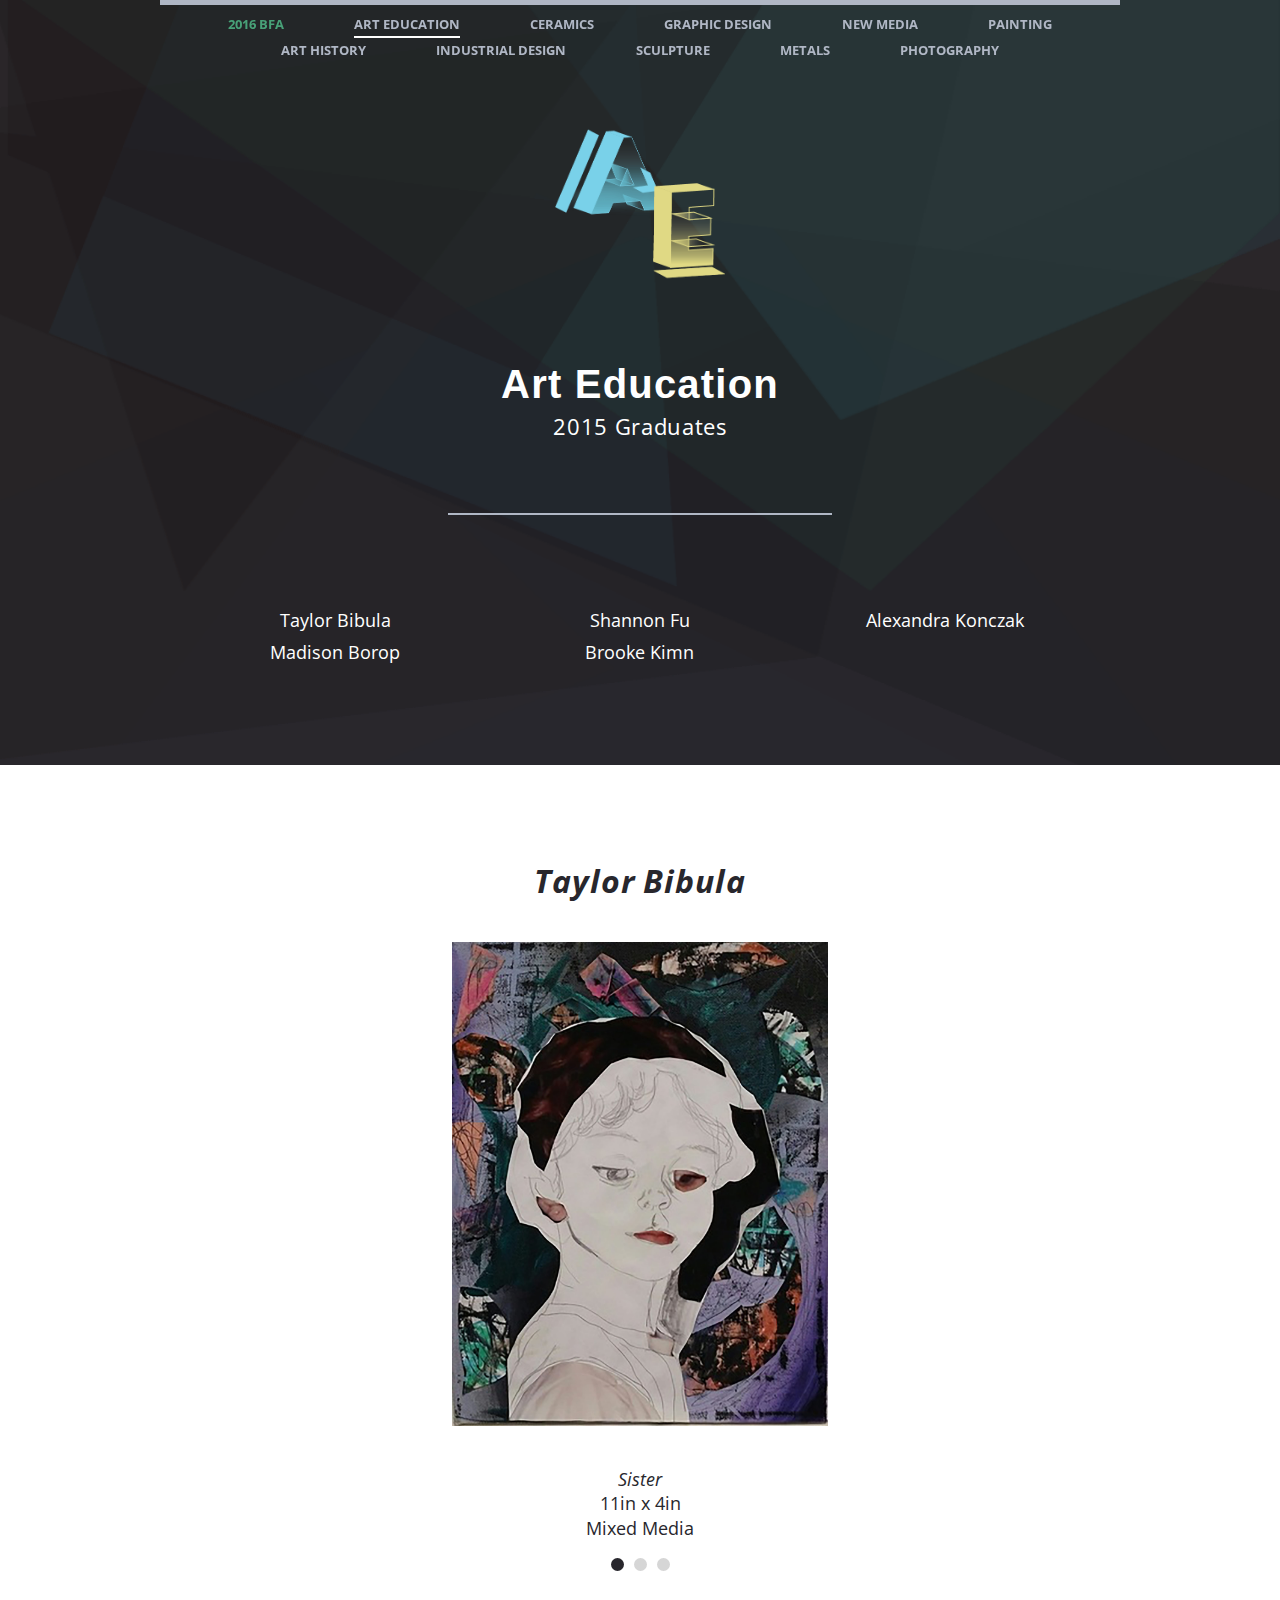
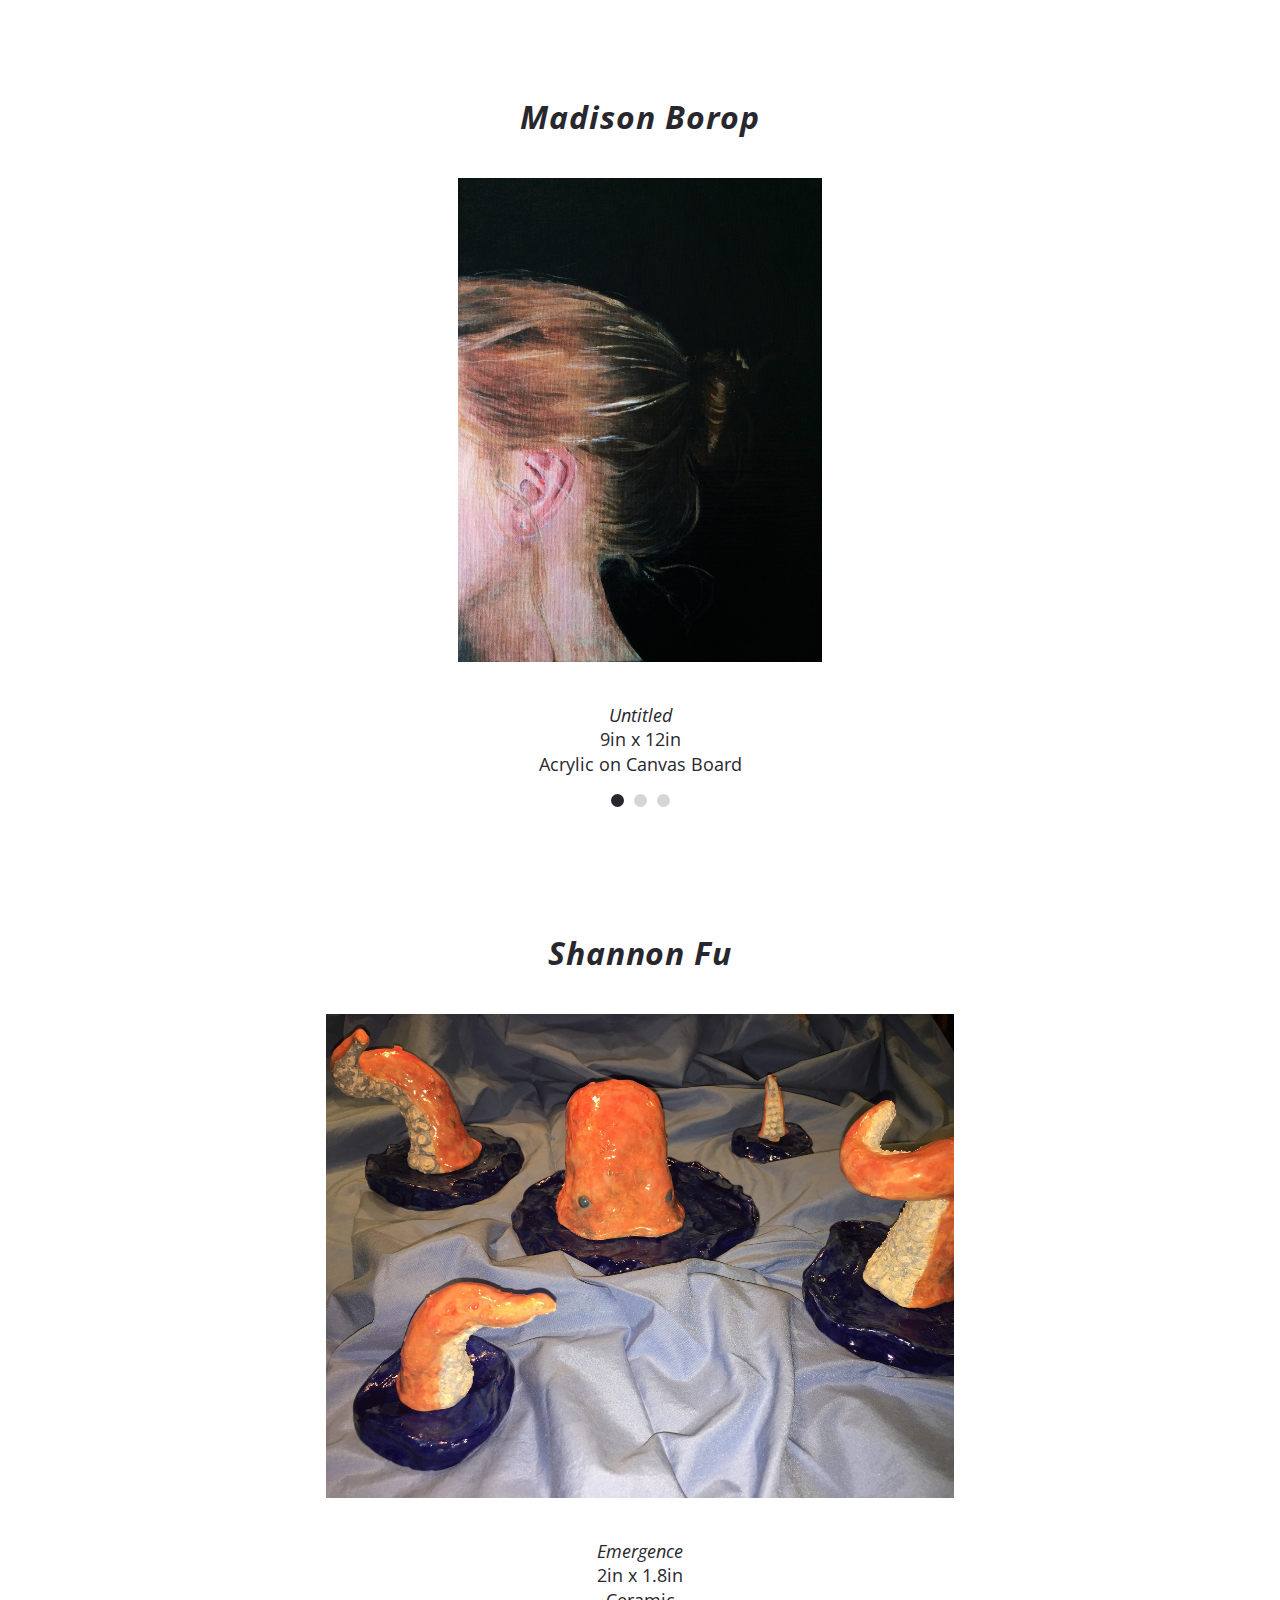
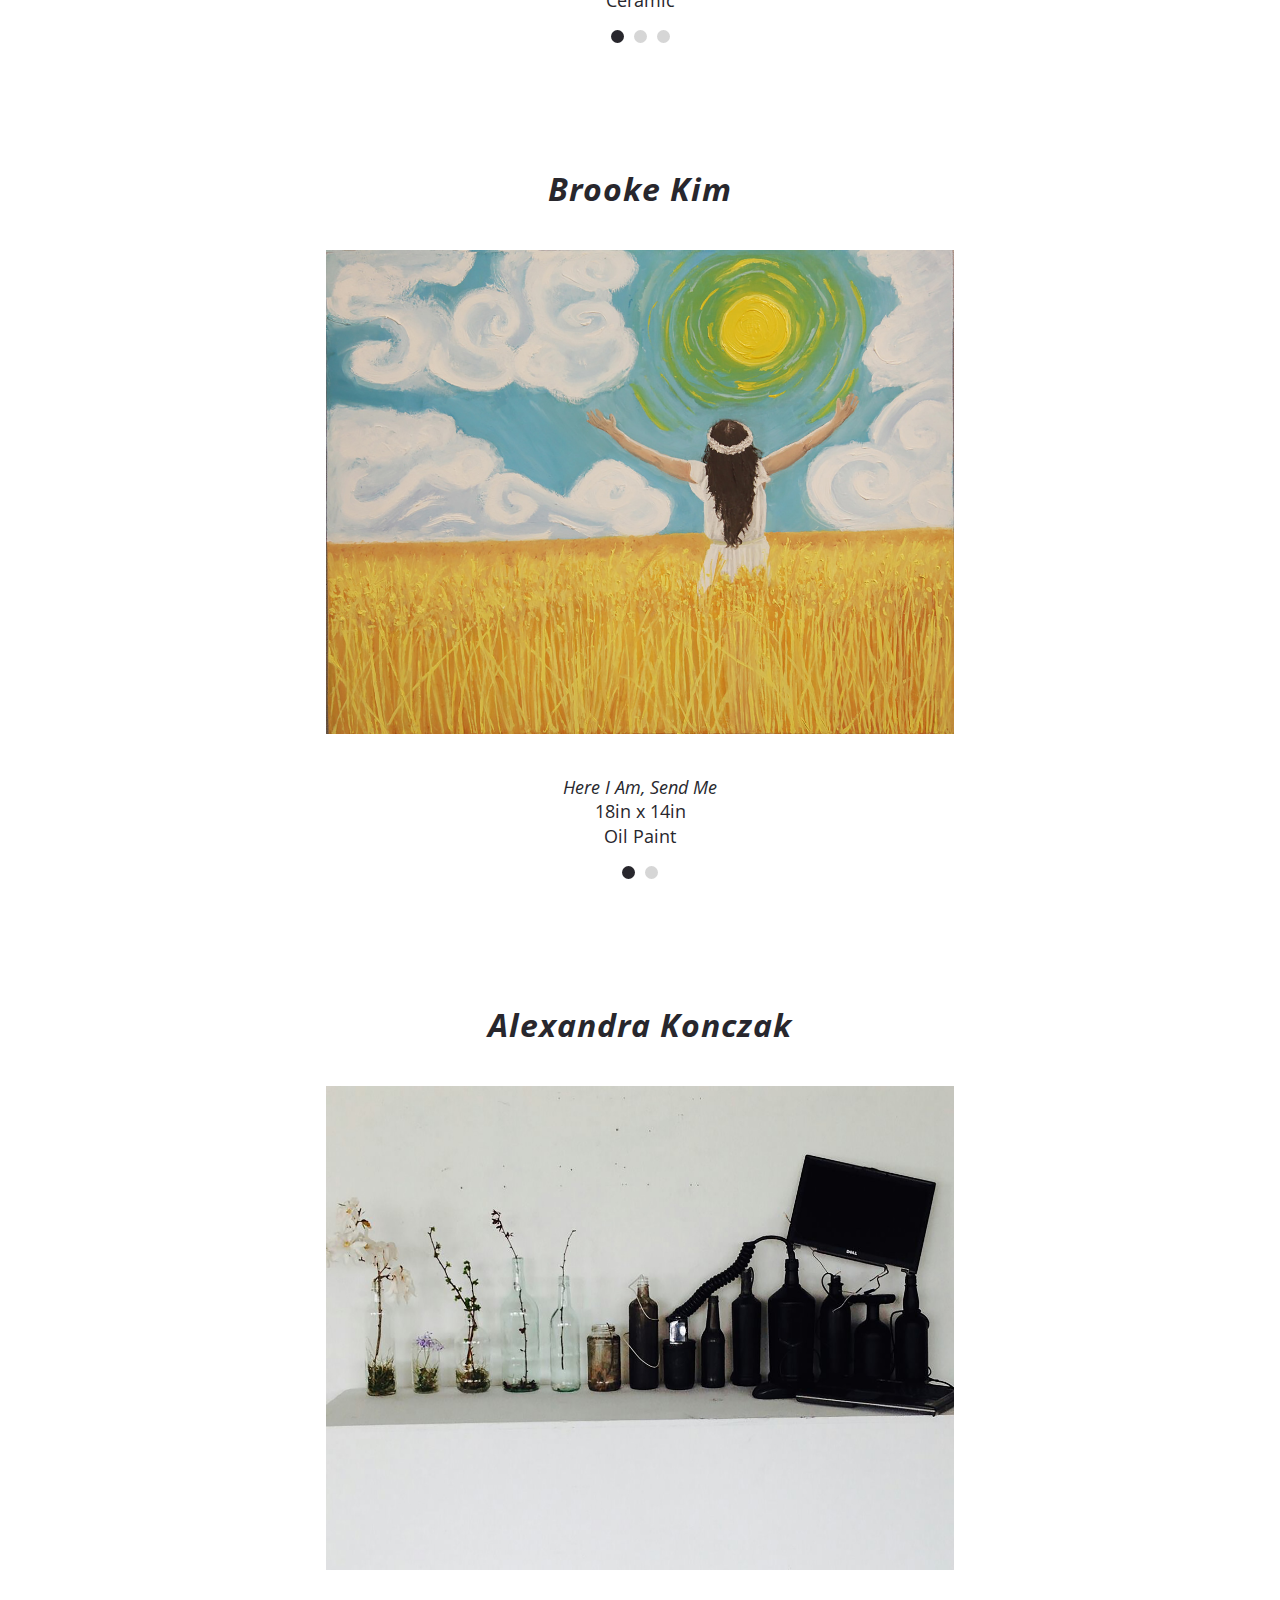
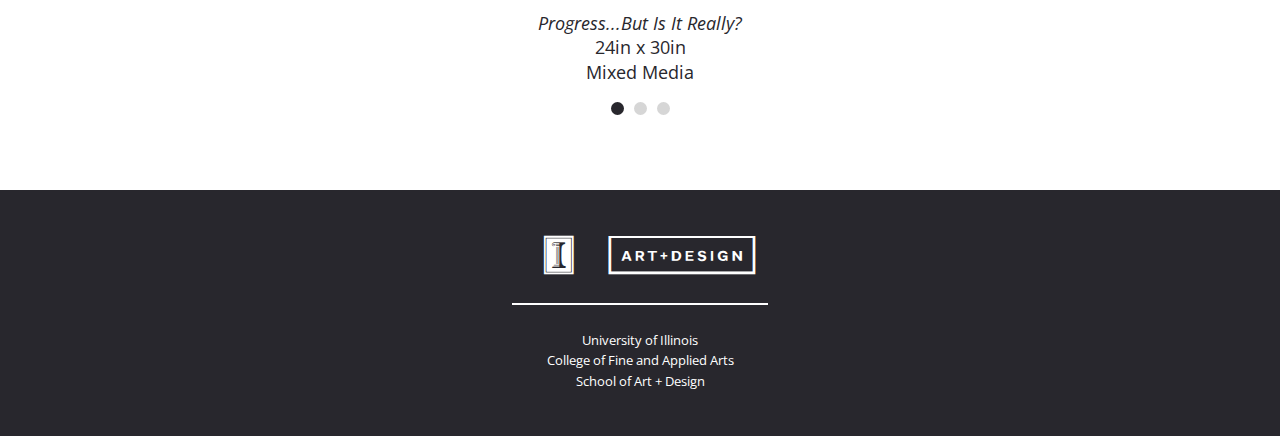
==== commit d04ac30f: "all but nav bar responsiveness" ====
--- a/arteducation.html
+++ b/arteducation.html
@@ -12,6 +12,7 @@
         <link rel="stylesheet" href="css/jquery.bxslider.css">
         <link rel="stylesheet" href="fonts/css/fontello.css">
         <link rel="stylesheet" href="css/navigation.css">
+        <link href='https://fonts.googleapis.com/css?family=Open+Sans:400,400italic,600,700,600italic,700italic,800' rel='stylesheet' type='text/css'>
        
        	<!--<script src="//ajax.googleapis.com/ajax/libs/jquery/1.11.2/jquery.min.js"></script>-->
         <script>window.jQuery || document.write('<script src="js/vendor/jquery-1.11.2.min.js"><\/script>')</script>
@@ -43,13 +44,13 @@
 		      <li><a href="painting.html">Painting</a></li>
 		      <li><a href="arthistory.html">Art History</a></li>
 		      <li><a href="industrialdesign.html">Industrial Design</a></li>
-		      <li><a href="scultpture.html">Sculpture</a></li>
+		      <li><a href="sculpture.html">Sculpture</a></li>
 		      <li><a href="metals.html">Metals</a></li>
 		      <li><a href="photography.html">Photography</a></li>
 		    </ul>
 		</div>	
 			
-		<div class="slide ae" id="slide1" data-slide="1" data-stellar-background-ratio="0.5">
+		<div class="slide major-hero" id="slide1">
 		<div class="container clearfix">
 			<div id="hero">
 				<div id="ae"></div>
--- a/css/styles.css
+++ b/css/styles.css
@@ -67,16 +67,6 @@
 	width: 100%;
 }
 
-/* Clearfix */
-.clearfix:before,
-.clearfix:after {
-    content: " ";
-    display: table;
-}
-.clearfix:after {
-    clear: both;
-}
-
 /*--FULL NAV--*/
 #brand {
 	background:url(../images/bfa-logo.png) top center no-repeat; 
@@ -140,8 +130,6 @@
 	top: 0;
 }
 
-
-
 /*--MOBILE NAV--*/
 .hidden-lg {
 	visibility: hidden;
@@ -225,7 +213,7 @@
 
 /*--- FOOTER ---*/
 footer {
-	background-color: #1E1816;
+	background-color: #28272D;
 	padding: 45px 0;
 	text-align: center;
 }
@@ -268,84 +256,14 @@
 
 
 /*---HERO---*/
-.ae {
+.major-hero {
 	background:url(../images/cover-background.gif) top center no-repeat; 
-	background-size: 100% auto;
+	background-size: cover;
 	padding: 8em 0 6em;
 	text-align:center;
 	width: 100%;
 }
 
-.ah {
-	background:url(../images/cover-background.gif) top center no-repeat; 
-	background-size: 100% auto;
-	padding: 8em 0 6em;
-	text-align:center;
-	width: 100%;
-}
-
-.gd {
-	background:url(../images/cover-background.gif) top center no-repeat; 
-	background-size: 100% auto;
-	text-align:center;
-	width: 100%;
-}
-
-.id {
-	background:url(../images/cover-background.gif) top center no-repeat; 
-	background-size: 100% auto;
-	padding: 8em 0 6em;
-	text-align:center;
-	width: 100%;
-}
-
-.me {
-	background:url(.../images/cover-background.gif) top center no-repeat; 
-	background-size: 100% auto;
-	padding: 8em 0 6em;
-	text-align:center;
-	width: 100%;
-}
-
-.ce {
-	background:url(../images/cover-background.gif) top center no-repeat; 
-	background-size: 100% auto;
-	padding: 8em 0 6em;
-	text-align:center;
-	width: 100%;
-}
-
-.nm {
-	background:url(../images/cover-background.gif) top center no-repeat; 
-	background-size: 100% auto;
-	padding: 8em 0 6em;
-	text-align:center;
-	width: 100%;
-}
-
-.pa {
-	background:url(../images/cover-background.gif) top center no-repeat; 
-	background-size: 100% auto;
-	padding: 8em 0 6em;
-	text-align:center;
-	width: 100%;
-}
-
-.ph {
-	background:url(../images/cover-background.gif) top center no-repeat; 
-	background-size: 100% auto;
-	padding: 8em 0 6em;
-	text-align:center;
-	width: 100%;
-}
-
-.sc {
-	background:url(../images/cover-background.gif) top center no-repeat; 
-	background-size: 100% auto;
-	padding: 8em 0 6em;
-	text-align:center;
-	width: 100%;
-}
 
 
 #hero #major-id {
@@ -478,7 +396,7 @@
 }
 
 .line-divider {
-	border-bottom: 2px solid #1B1947;
+	border-bottom: 2px solid #B0B7C5;
 	margin: 45px 15% 0;
 }
 
@@ -527,6 +445,7 @@
 	font-size: .90em;
 	line-height: 1.4em;
 	text-align: center; 
+	color: #28272D;
 }
 
 .center {
@@ -539,7 +458,7 @@
 }
 
 .essay-container .img-container {	
-	border-bottom: 2px solid #1B1947;
+	border-bottom: 2px solid #28272D;
 	left: 0;
 	right: 0;
 	padding: 45px 25px;
@@ -627,7 +546,7 @@
 	font-weight: 700;
 	font-size: 1em;
 	margin-bottom: 20px;
-	color: #536A80;
+	color: #28272D;
 }
 
 /*---MEDIA QUERIES---*/
@@ -838,101 +757,97 @@
 
 
 #brand-sm {
-	height: 32px;
-	width: 100px;
-	margin-top: -42px;
-	position: fixed;
-	background:url(../images/bfa-logo.png) top center no-repeat;
-	background-size: 32px;
-	z-index: 2500;
-}
+		height: 32px;
+		width: 100px;
+		margin-top: -42px;
+		position: fixed;
+		background:url(../images/bfa-logo.png) top center no-repeat;
+		background-size: 32px;
+		z-index: 2500;
+	}
 }
 
 @media (max-width: 1149px) {
-#full-menu {
-	left: 13%;
-}
-
-#full-menu a:link{
-	text-decoration: none;
-	color: white;
-}
+	#full-menu {
+		left: 13%;
+	}
+
+	#full-menu a:link{
+		text-decoration: none;
+		color: white;
+	}
 
 }
 
 @media (min-width: 1150px) and (max-width: 1279px) {
-#full-menu {
-	left: 14%;
-}
-
-.essay-container .bx-pager {
-	visibility: hidden;
-}
-
-.img-container {
-	width: 100%;
-	height: 480px;
-}
+	#full-menu {
+		left: 14%;
+	}
+
+	.essay-container .bx-pager {
+		visibility: hidden;
+	}
+
+	.img-container {
+		width: 100%;
+		height: 480px;
+	}
 }
 
 @media only screen and (min-width: 1280px) {
-.line-divider {
-	margin: 75px 35% 0;
-	color: #B0B7C5;
-}
-
-#major-graduates {
-	padding: 90px 15% 0;
-}
-
-#slide1{
-	padding: 8em 0;
-}
-
-.bxslider  li  {
-	display: inline-block;
-	float: left;
-}
-
-.student-name {
-	font-size: 2em;
-}
-
-.img-container {
-	width: 100%;
-	height: 550px;
-}
-
-#menu{
-	margin: 8px 20px 0 0px;
-}
-
-nav #pull{
-	height: 58px;
-}
+	.line-divider {
+		margin: 75px 35% 0;
+		color: #B0B7C5;
+	}
+
+	#major-graduates {
+		padding: 90px 15% 0;
+	}
+
+	.bxslider  li  {
+		display: inline-block;
+		float: left;
+	}
+
+	.student-name {
+		font-size: 2em;
+	}
+
+	.img-container {
+		width: 100%;
+		height: 550px;
+	}
+
+	#menu{
+		margin: 8px 20px 0 0px;
+	}
+
+	nav #pull{
+		height: 58px;
+	}
 }
 
 @media (min-width: 1281px) and (max-width: 1500px) {
-.img-container {
-	width: 100%;
-	height: 550px;
-}
-
-.essay-container .bxslider li p {
-	padding: 0;
-}
-
-.essay-container .bxslider {
-	margin: 0 auto;
-	width: 950px;
-}
-
-.essay-container .bxslider li p {
-	padding-right: 30px;
-}
-}
-
-.essay-container .bxslider .center li p{
-	text-align: center !important;
-}
-
+	.img-container {
+		width: 100%;
+		height: 550px;
+	}
+
+	.essay-container .bxslider li p {
+		padding: 0;
+	}
+
+	.essay-container .bxslider {
+		margin: 0 auto;
+		width: 950px;
+	}
+
+	.essay-container .bxslider li p {
+		padding-right: 30px;
+	}
+
+	.essay-container .bxslider .center li p{
+		text-align: center !important;
+	}
+}
+
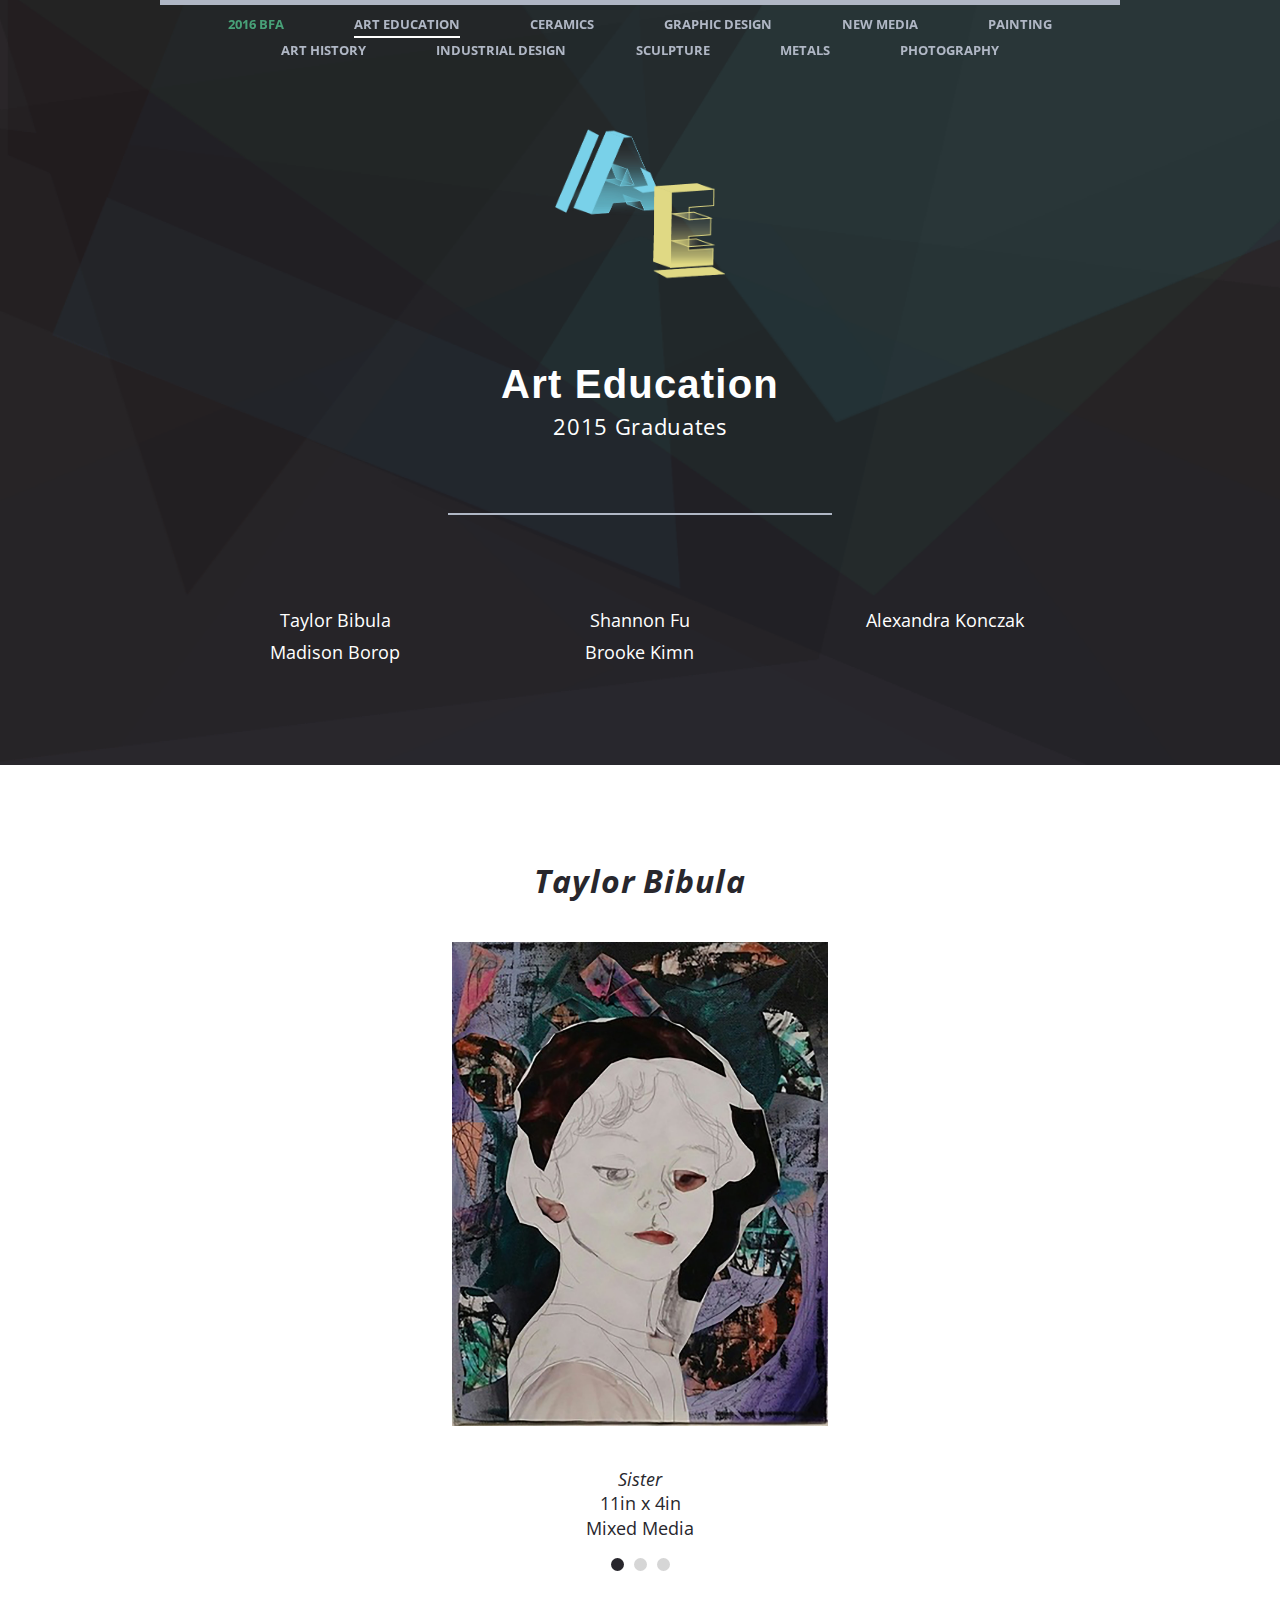
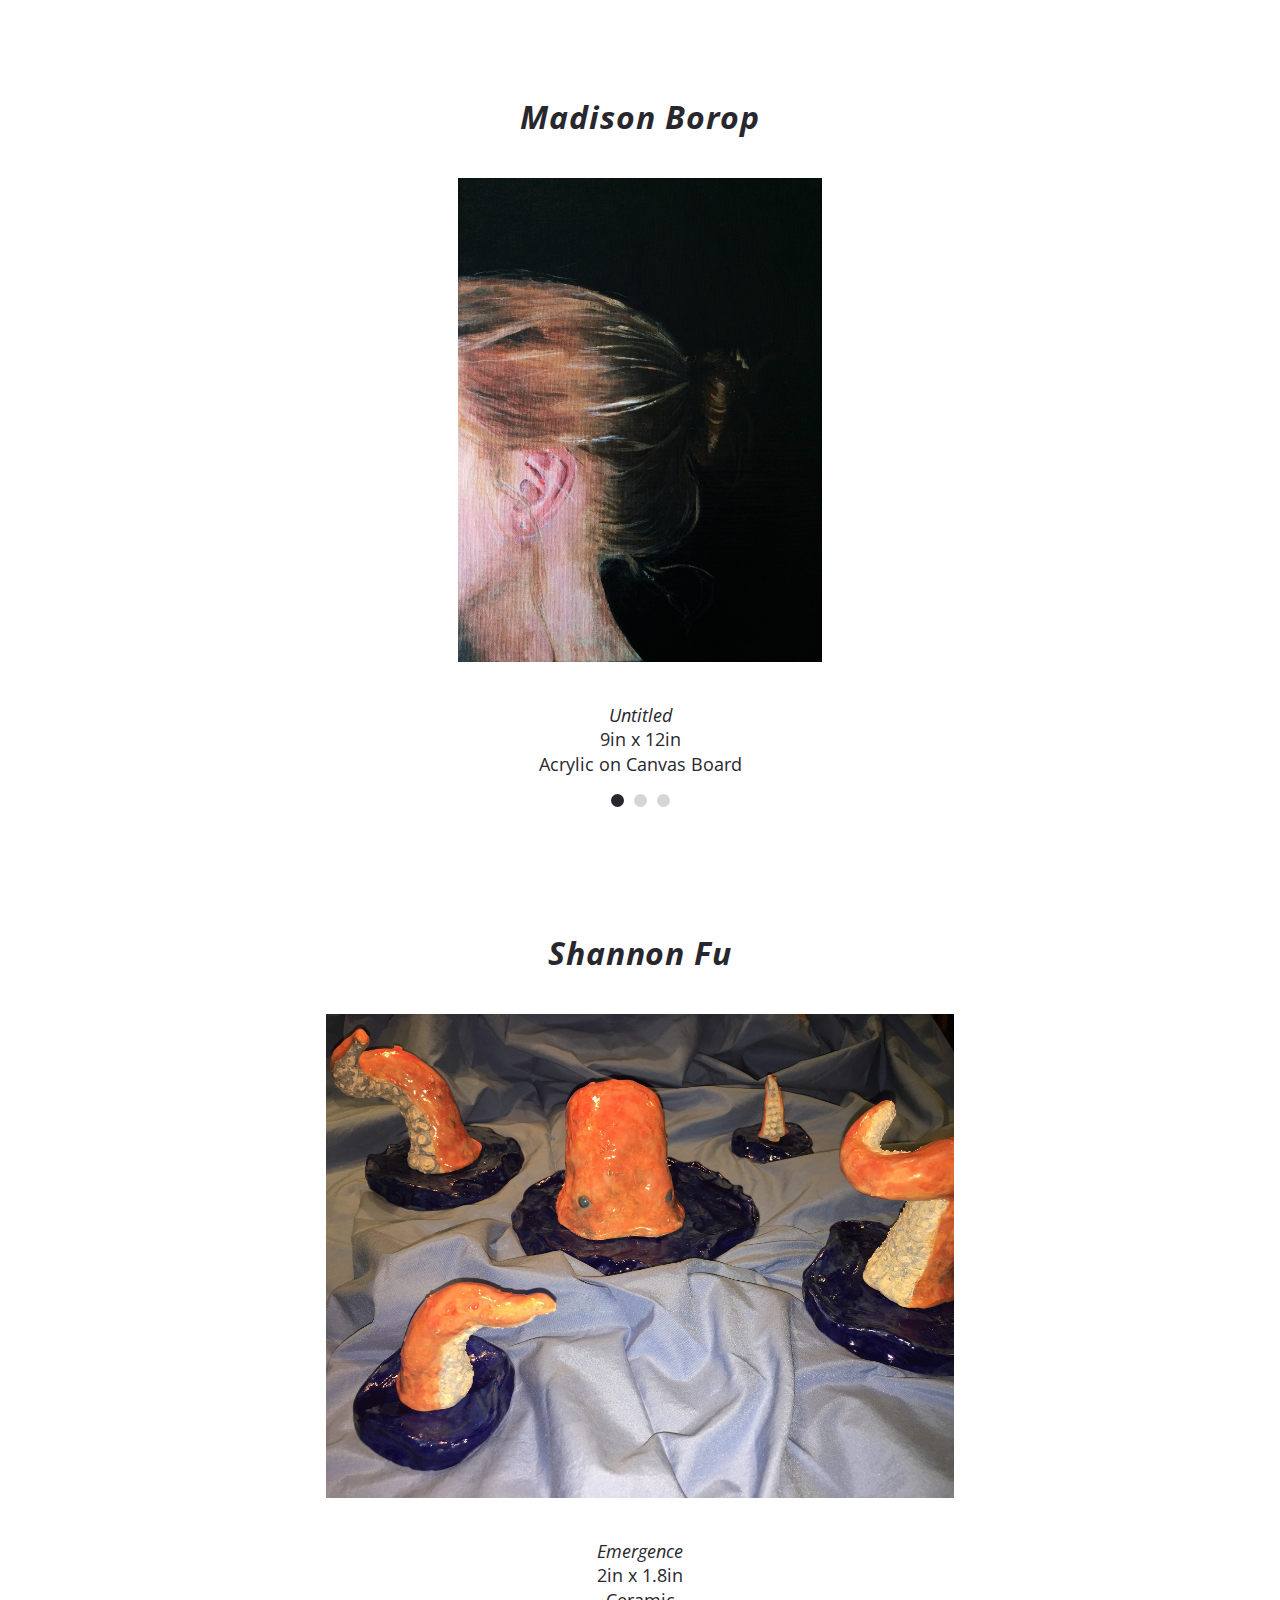
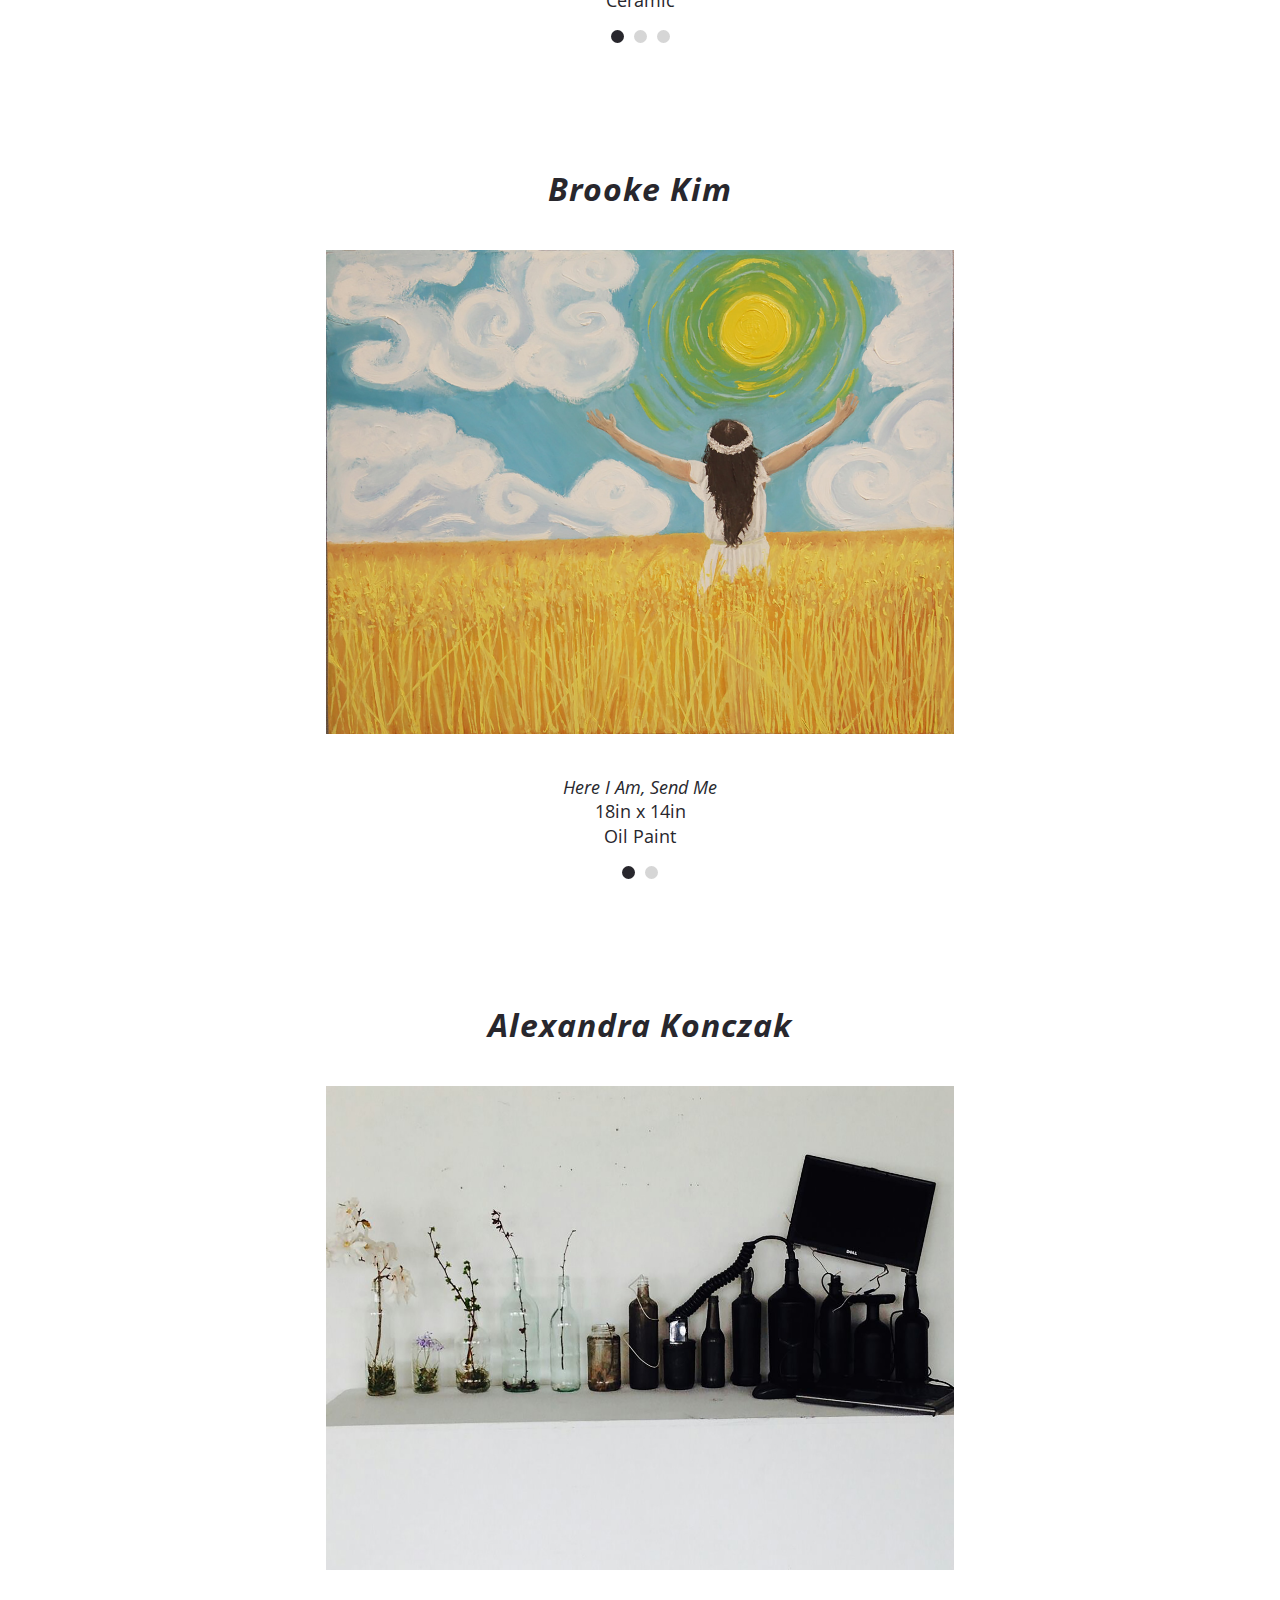
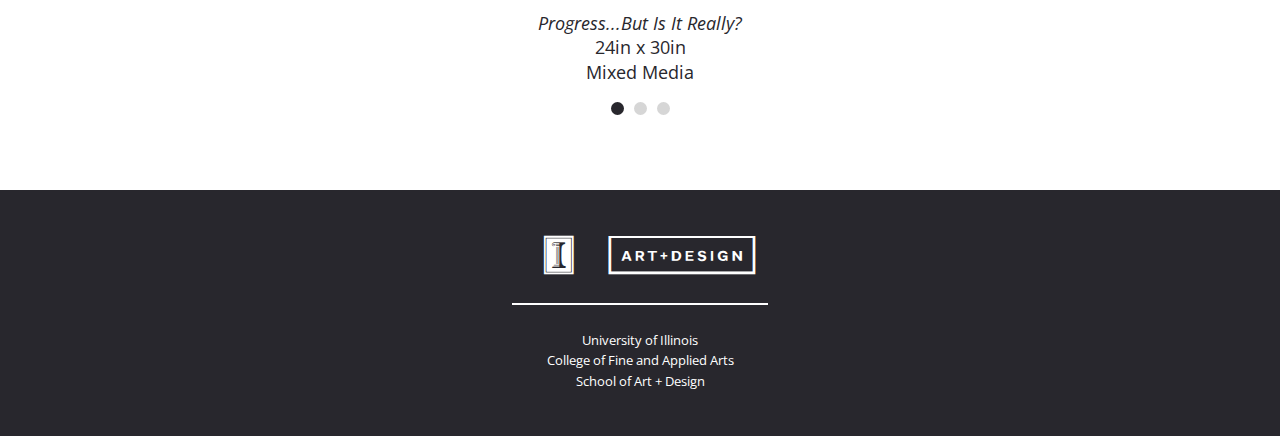
==== commit 54a8a339: "mobile menu almost works" ====
--- a/arteducation.html
+++ b/arteducation.html
@@ -12,7 +12,6 @@
         <link rel="stylesheet" href="css/jquery.bxslider.css">
         <link rel="stylesheet" href="fonts/css/fontello.css">
         <link rel="stylesheet" href="css/navigation.css">
-        <link href='https://fonts.googleapis.com/css?family=Open+Sans:400,400italic,600,700,600italic,700italic,800' rel='stylesheet' type='text/css'>
        
        	<!--<script src="//ajax.googleapis.com/ajax/libs/jquery/1.11.2/jquery.min.js"></script>-->
         <script>window.jQuery || document.write('<script src="js/vendor/jquery-1.11.2.min.js"><\/script>')</script>
@@ -25,31 +24,31 @@
   		<script src='js/smooth-scroll.js'></script>
   		<script src="js/scroll.js"></script>
   		<script src="js/navigation.js"></script>
-  		
-  		 <!--Parallax-->
-        <script type="text/javascript" src="js/jquery.stellar.min.js"></script>
-		<script type="text/javascript" src="js/waypoints.min.js"></script>
-		<script type="text/javascript" src="js/jquery.easing.1.3.js"></script>
-		<script type="text/javascript" src="js/parallax.js"></script>
 		
     </head>
-    <body>	
-			<div class="container"> <!--nav bar-->
-		    <ul class="nav-bar">
-		      <li><a id="nav-home" href="index.html">2016 BFA</a></li>
-		      <li><a class="active-link" href="arteducation.html">Art Education</a></li>
-		      <li><a href="ceramics.html">Ceramics</a></li>
-		      <li><a href="graphicdesign.html">Graphic Design</a></li>
-		      <li><a href="newmedia.html">New Media</a></li>
-		      <li><a href="painting.html">Painting</a></li>
-		      <li><a href="arthistory.html">Art History</a></li>
-		      <li><a href="industrialdesign.html">Industrial Design</a></li>
-		      <li><a href="sculpture.html">Sculpture</a></li>
-		      <li><a href="metals.html">Metals</a></li>
-		      <li><a href="photography.html">Photography</a></li>
-		    </ul>
-		</div>	
-			
+    <body>
+    	<div class="container">
+
+		  <div id="cd-nav">
+		    <a href="#0" class="cd-nav-trigger">Majors<span></span></a>
+
+		    <nav id="cd-main-nav">
+		      <ul class="nav-bar">
+		        <li><a id="nav-home" href="index.html">2016 BFA</a></li>
+		        <li><a class="active-link" href="arteducation.html">Art Education</a></li>
+		        <li><a href="ceramics.html">Ceramics</a></li>
+		        <li><a href="graphicdesign.html">Graphic Design</a></li>
+		        <li><a href="newmedia.html">New Media</a></li>
+		        <li><a href="painting.html">Painting</a></li>
+		        <li><a href="arthistory.html">Art History</a></li>
+		        <li><a href="industrialdesign.html">Industrial Design</a></li>
+		        <li><a href="sculpture.html">Sculpture</a></li>
+		        <li><a href="metals.html">Metals</a></li>
+		        <li><a href="photography.html">Photography</a></li>
+		      </ul>
+		    </nav>
+		  </div>
+
 		<div class="slide major-hero" id="slide1">
 		<div class="container clearfix">
 			<div id="hero">
--- a/css/styles.css
+++ b/css/styles.css
@@ -1,4 +1,4 @@
-@import url(http://fonts.googleapis.com/css?family=Asap:400,400italic,700,700italic|Roboto+Condensed:400,300,300italic,400italic,700,700italic);
+@import url(https://fonts.googleapis.com/css?family=Open+Sans:400,400italic,600,600italic,700,700italic);
 
 /* http://meyerweb.com/eric/tools/css/reset/ 
    v2.0 | 20110126
@@ -79,137 +79,6 @@
 	top: 16px;
 	z-index: 2500;
 }
-
-#full-menu {
-	left: 19%;
-	padding: 15px;
-	width: 850px;
-	position: fixed;
-	z-index: 2000;
-	text-align: center;
-}
-
-#full-menu li{
-	display: inline;
-	margin: 10px;
-	padding-right: 13px;
-	font-size: .9em;
-	font-family: 'Open Sans', sans-serif;
-	text-transform: uppercase;
-	letter-spacing: .15em;
-	line-height: 1.9em;
-}
-#full-menu a:hover {
-	color: #5a5a5a;
-}
-
-#full-menu a {
-	color: white;
-	}
-
-#full-menu a:link{
-	text-decoration: none;
-	/*color: #1B1947;*/
-	color: white;
-}
-
-#full-menu a:active, a:visited{
-	text-decoration: none;
-}
-
-
-#active {
-	color: #7942BA;
-}
-
-#bar-full {
-	background-color: #1E1816;
-	width: 100%;
-	height: 85px;
-	position: fixed;
-	top: 0;
-}
-
-/*--MOBILE NAV--*/
-.hidden-lg {
-	visibility: hidden;
-}
-
-#top-nav {
-	position: fixed;
-	width: 100%;
-	z-index: 100;
-}
-
-#menu {
-	border: 1px white solid;
-	letter-spacing: .25em;
-	padding: 9px 17px 9px 21px;
-	float: right;
-}
-
-#menu:hover {
-	border: 1px white solid;
-	background-color: #302C85;
-	cursor: pointer;
-}
-
-nav {
-	height: auto;
-	background: #EEEEEE;
-	font-family: 'Open Sans', sans-serif;
-	font-size: .80em;
-	letter-spacing: .15em;
-	position: relative;
-	text-transform: uppercase;
-	text-align: center;
-}
-
-nav a {
-	color: #1B1947;
-	display: inline-block;
-	line-height: 50px;
-	text-align: center;
-	text-decoration: none;
-}
-
-nav a:hover, nav a:active {
-	background-color: #1E1816;
-	color: white;
-	border-bottom: 1px solid #1E1816;
-  	border-right: 1px solid #1E1816;
-}
-
-#bar {
-	background-color: #fff;
-	width: 100%;
-	height: 50px;
-	padding-right: 20px;
-}
-
-#pull {
-	color: white;
-	display: block;
-	position: relative;
-}
-
-nav ul {
-	display: none;
-	height: auto;
-	width: 100%;
-}
-	
-nav li {
-	width: 100%;
-}
-  	
-nav li a {
-	border-bottom: 1px solid #E1E1E1;
-	box-sizing:border-box;
-	-moz-box-sizing:border-box;
-	-webkit-box-sizing:border-box;
-}
-
 
 /*--- FOOTER ---*/
 footer {
@@ -551,31 +420,11 @@
 
 /*---MEDIA QUERIES---*/
 @media only screen and (min-width: 320px) {
-nav li a {
-	display: block;
-	border-bottom: 1px solid #E1E1E1;
-	border-right: 1px solid #E1E1E1;
-	text-align: center;
-	width: 100%;
-	}
-	
-nav li {
-	width: 100%;
-}
-
-#menu{
-	margin: 8px 20px 0 0px;
-	}
-
 .img-container {
 	height: 250px;
 }
-}
 
 @media only screen and (min-width: 768px) {
-#menu {
-	float: right;
-}
 
 #hero #gd {
 	background-size: 170px;
@@ -651,33 +500,6 @@
 
 .essay-container .bx-pager {
 	visibility: hidden;
-}
-}
-
-nav { 
-  	height: auto;
-  	}
-  	
-nav ul {
-  	width: 100%;
-  	height: auto;
-  	}
-  	 
-nav li a {
-	border-bottom: 1px solid #E1E1E1;
-	border-right: 1px solid #E1E1E1;
-	text-align: center;
-	color: #1B1947 !important;
-	}
-	
-nav li a:hover {
-	color: white !important;
-	}
-
-nav a {
-	text-align: left;
-	width: 100%;
-  	}
 }
 
 .image-description{
@@ -767,22 +589,8 @@
 	}
 }
 
-@media (max-width: 1149px) {
-	#full-menu {
-		left: 13%;
-	}
-
-	#full-menu a:link{
-		text-decoration: none;
-		color: white;
-	}
-
-}
 
 @media (min-width: 1150px) and (max-width: 1279px) {
-	#full-menu {
-		left: 14%;
-	}
 
 	.essay-container .bx-pager {
 		visibility: hidden;
@@ -818,13 +626,6 @@
 		height: 550px;
 	}
 
-	#menu{
-		margin: 8px 20px 0 0px;
-	}
-
-	nav #pull{
-		height: 58px;
-	}
 }
 
 @media (min-width: 1281px) and (max-width: 1500px) {
--- a/css/navigation.css
+++ b/css/navigation.css
@@ -54,3 +54,50 @@
 	background-color: #28272D;
 	opacity: .9;
 }
+
+.cd-nav-trigger{
+	display: none;
+}
+
+@media only screen and (max-width: 650px) {
+	#cd-nav ul {
+		/* mobile first */
+		flex-direction: column;
+		position: fixed;
+		width: 100%;
+		background-color: rgba(43,39,41,.9);
+		/*max-width: 400px;*/
+		right: 0;
+		top: 0;
+		visibility: hidden;
+		overflow: hidden;
+		z-index: 1;
+
+		transform: scale(0);
+		transform-origin: 100% 0;
+		transition: transform 0.3s, visibility 0s 0.3s;
+	}
+	 
+	#cd-nav ul.is-visible {
+		visibility: visible;
+		transform: scale(1);
+		transition: transform 0.3s, visibility 0s 0s;
+	}
+	 
+	.cd-nav-trigger {
+		display: block;
+		position: fixed;
+		top: 15px;
+		right: 15px;
+		color: #fff;
+		border: 1px solid #fff;
+		border-radius: 3px;
+		padding: 5px 15px 5px 15px;
+		text-decoration: none;
+		font-family: "Open-sans";
+		background-color: rgba(43,39,41,.9);
+
+		/* image replacement */
+		z-index: 100;
+	}
+}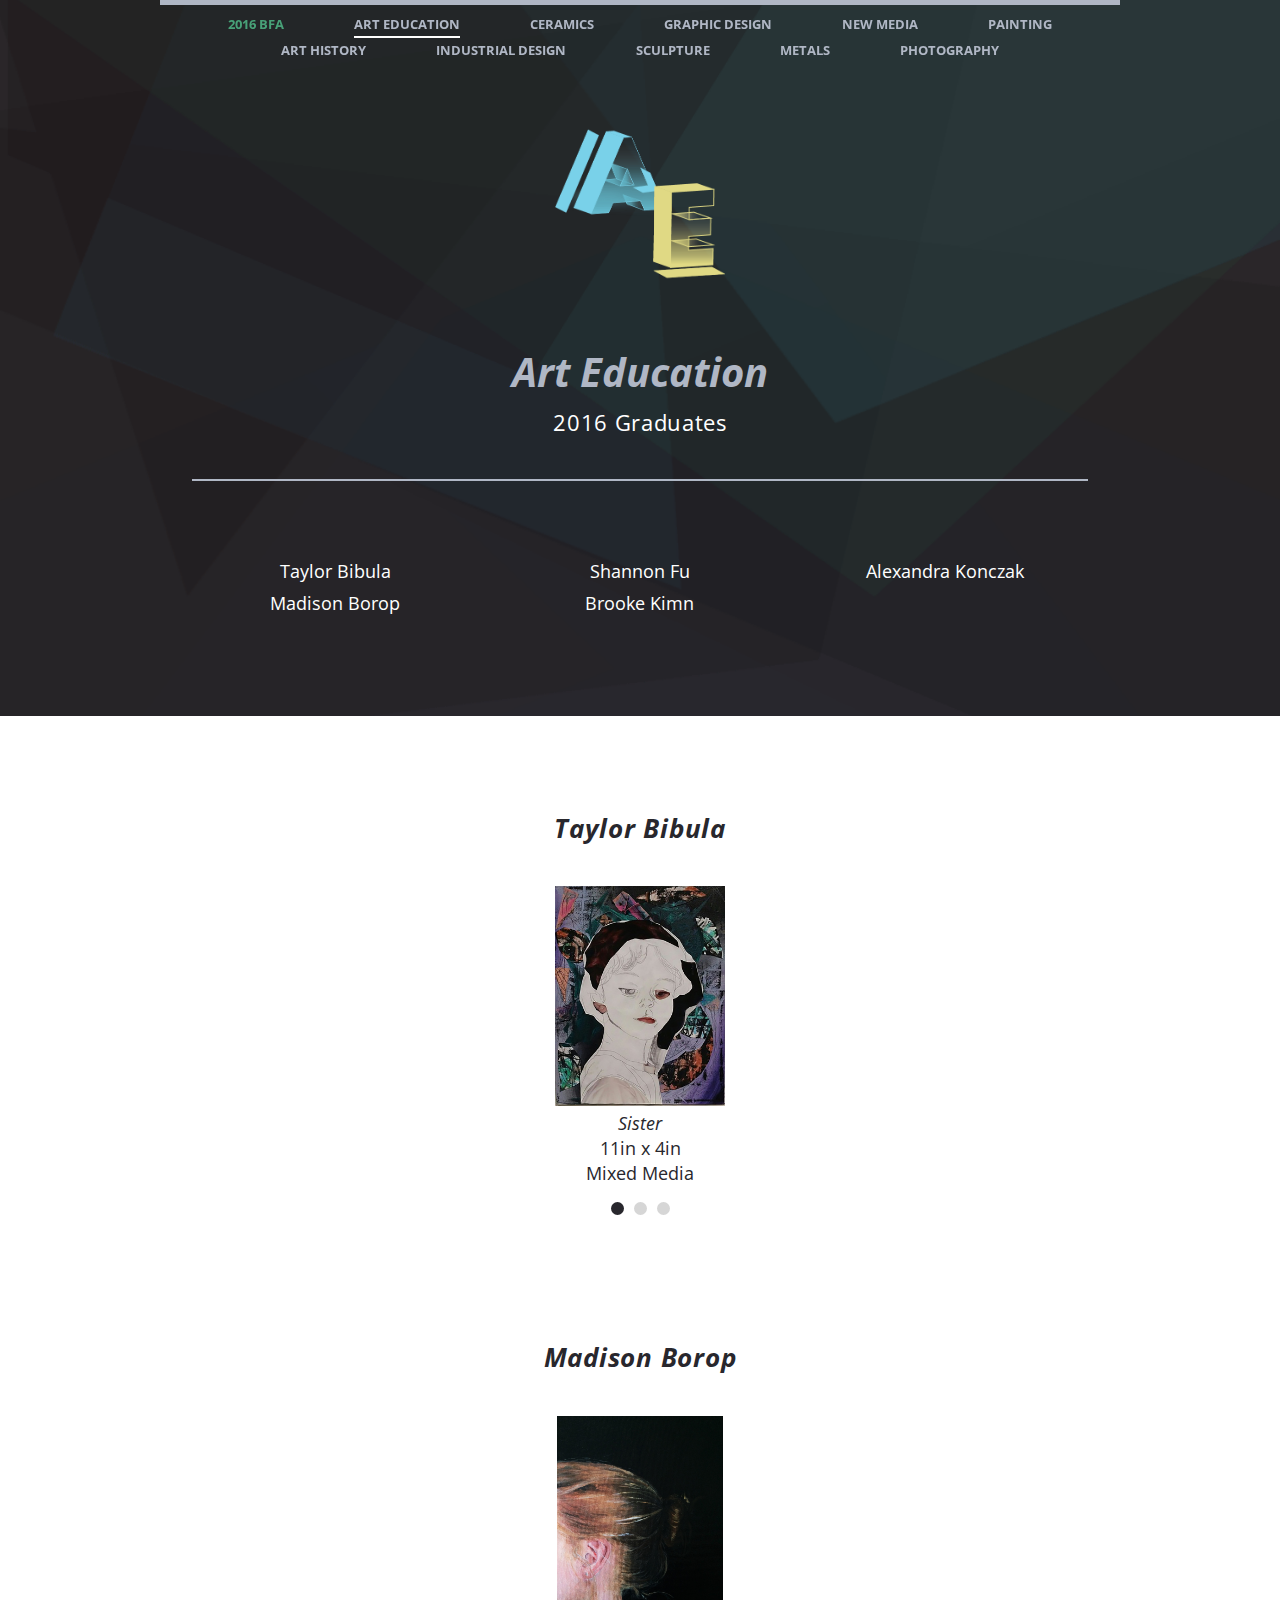
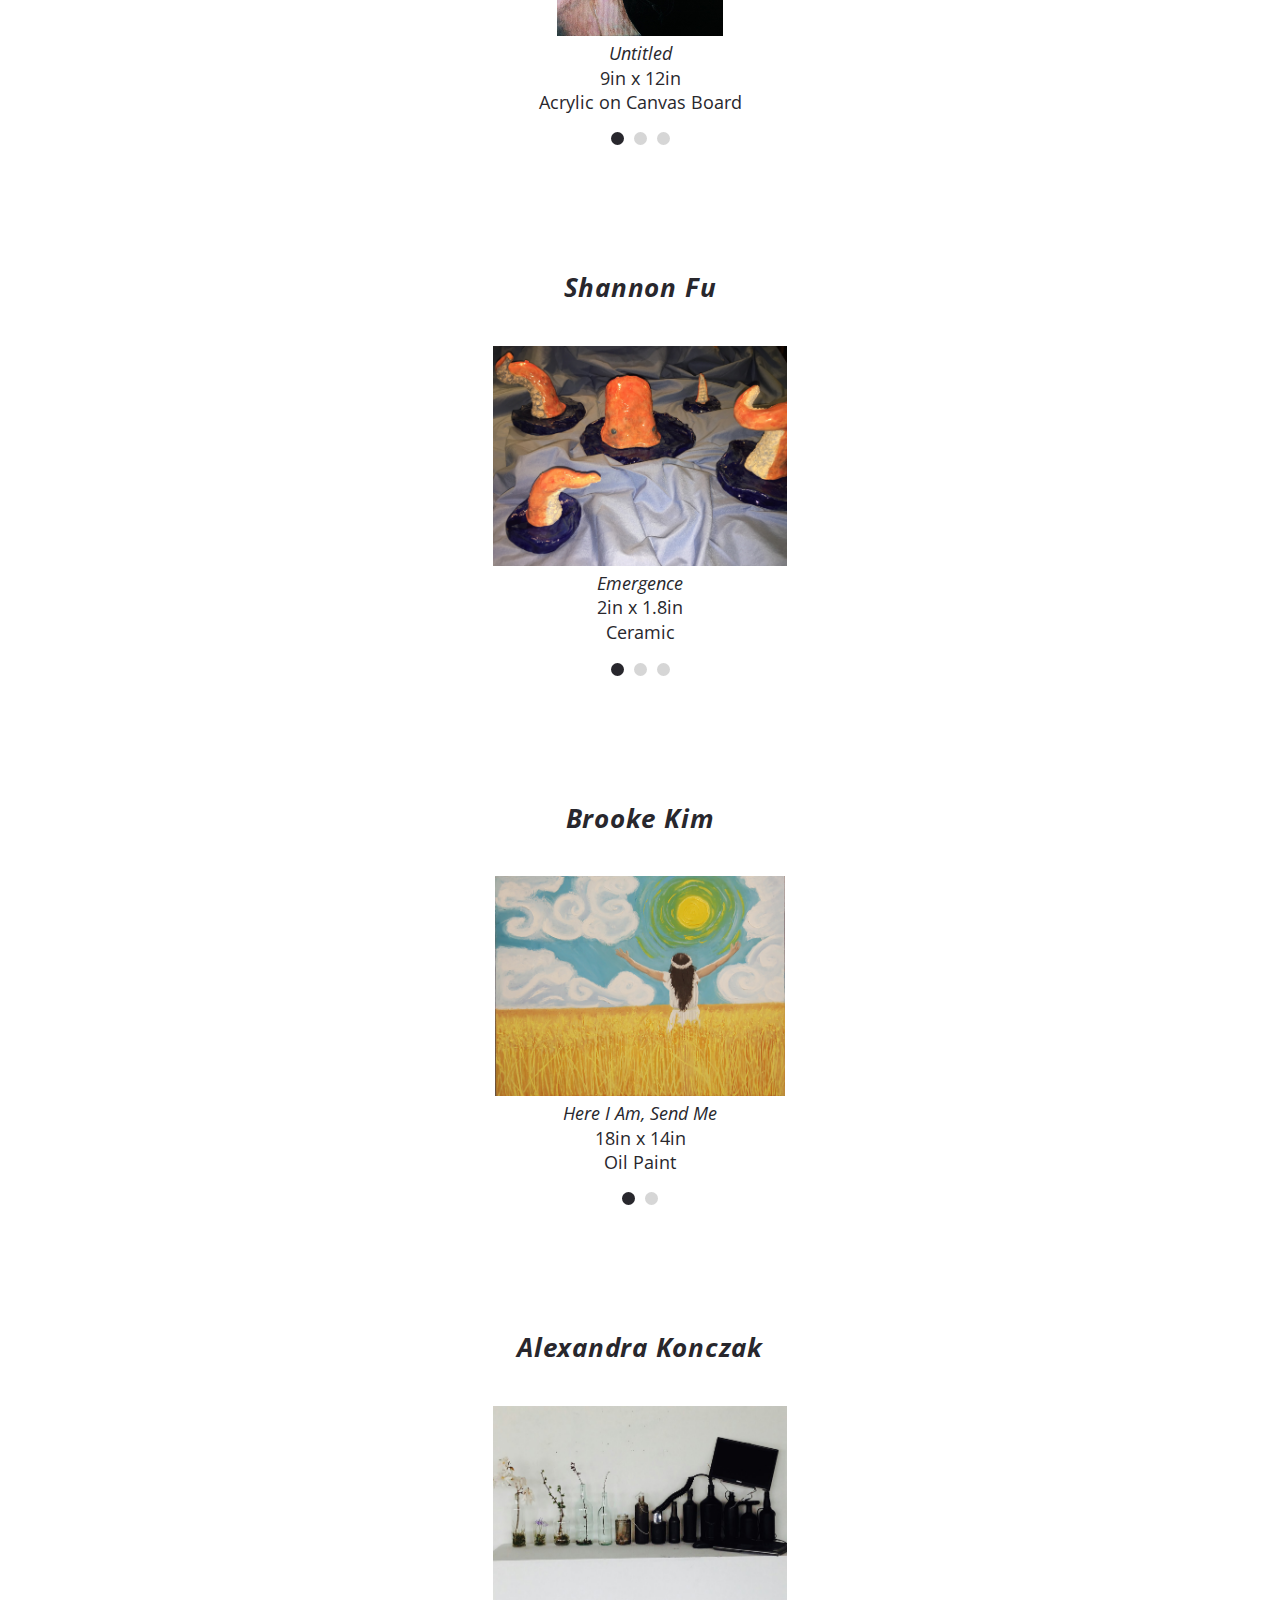
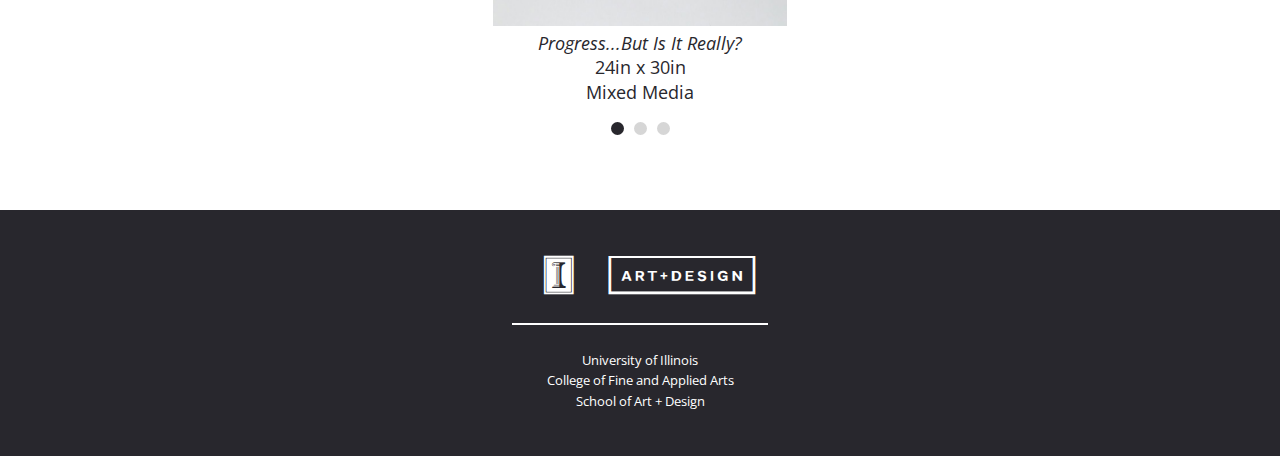
==== commit 9024b11c: "responsive nav" ====
--- a/arteducation.html
+++ b/arteducation.html
@@ -23,7 +23,6 @@
   		<script src="js/jquery.bxslider.js"></script>
   		<script src='js/smooth-scroll.js'></script>
   		<script src="js/scroll.js"></script>
-  		<script src="js/navigation.js"></script>
 		
     </head>
     <body>
@@ -50,28 +49,27 @@
 		  </div>
 
 		<div class="slide major-hero" id="slide1">
-		<div class="container clearfix">
-			<div id="hero">
-				<div id="ae"></div>
-				<h1 id="major-id">Art Education</h1>
-				<p>2015 Graduates</p>
-				<div class="line-divider"></div><!-- .line-divider -->
-				<div class="container clearfix">
-			<div id="major-graduates">
-			<ul>
-				<li><a data-scroll data-options='{ "easing": "easeInQuad" }' href="#bibula">Taylor Bibula</a></li>
-				<li><a data-scroll data-options='{ "easing": "easeInQuad" }' href="#borop">Madison Borop</a></li>
-				<li><a data-scroll data-options='{ "easing": "easeInQuad" }' href="#fu">Shannon Fu</a></li>
-				<li><a data-scroll data-options='{ "easing": "easeInQuad" }' href="#kim">Brooke Kimn</a></li>
-				<li><a data-scroll data-options='{ "easing": "easeInQuad" }' href="#konzack">Alexandra Konczak</a></li>
-			</ul>
-		</div><!-- #major-graduates -->
-			</div>  <!-- #hero --> 
+			<div class="container clearfix">
+				<div id="hero">
+					<div id="ae"></div>
+					<h2>Art Education</h2>
+					<p>2016 Graduates</p>
+					<div class="line-divider"></div><!-- .line-divider -->
+
+					<div class="container clearfix">
+						<div id="major-graduates">
+							<ul>
+								<li><a data-scroll data-options='{ "easing": "easeInQuad" }' href="#bibula">Taylor Bibula</a></li>
+								<li><a data-scroll data-options='{ "easing": "easeInQuad" }' href="#borop">Madison Borop</a></li>
+								<li><a data-scroll data-options='{ "easing": "easeInQuad" }' href="#fu">Shannon Fu</a></li>
+								<li><a data-scroll data-options='{ "easing": "easeInQuad" }' href="#kim">Brooke Kimn</a></li>
+								<li><a data-scroll data-options='{ "easing": "easeInQuad" }' href="#konzack">Alexandra Konczak</a></li>
+							</ul>
+						</div><!-- #major-graduates -->
+					</div>  <!-- #hero --> 
+				</div>
+			</div>
 		</div>
-	</div>
-	</div>
-	
-		
 		
 		<div id="gallery">
 			<div class="student" id="bibula">
@@ -221,7 +219,6 @@
 				
 			</div><!-- #gallery -->
 		</div>
-	</div>
 		
 		<a data-scroll data-options='{ "easing": "easeInQuad" }' href="#" class="cd-top">Top</a>
 		
@@ -234,8 +231,10 @@
 			<p>University of Illinois</p>
 			<p>College of Fine and Applied Arts</p>
 			<p>School of Art + Design</p>
-			
 		</footer>
+
+		<script>window.jQuery || document.write('<script src="js/vendor/jquery-1.11.2.min.js"><\/script>')</script>
+  		<script src="js/navigation.js"></script>
 		
     </body>
 </html>
--- a/css/styles.css
+++ b/css/styles.css
@@ -67,19 +67,6 @@
 	width: 100%;
 }
 
-/*--FULL NAV--*/
-#brand {
-	background:url(../images/bfa-logo.png) top center no-repeat; 
-	background-size: 100%;
-	position: fixed;
-	float: left;
-	width:55px;
-	height: 55px;
-	left: 40px;
-	top: 16px;
-	z-index: 2500;
-}
-
 /*--- FOOTER ---*/
 footer {
 	background-color: #28272D;
@@ -133,11 +120,9 @@
 	width: 100%;
 }
 
-
-
 #hero #major-id {
 	color: white;
-	font-family: 'Open Snas', sans-serif;
+	font-family: 'Open Sans', sans-serif;
 	font-size: 1.7em;
 	font-weight: 700;
 	letter-spacing: .03em;
@@ -507,88 +492,65 @@
 }	
 
 @media (min-width: 350px) and (max-width: 459px) {
-.img-container {
-	width: 100%;
-	height: calc(33vh);
-}
-
-.essay-container {
-	width: 70%;
-	padding-right: 40px;
-}
+	.img-container {
+		width: 100%;
+		height: calc(33vh);
+	}
+
+	.essay-container {
+		width: 70%;
+		padding-right: 40px;
+	}
 }
 
 @media (min-width: 460px) and (max-width: 539px) {
-.img-container {
-	width: 100%;
-	height: 310px;
-}
+	.img-container {
+		width: 100%;
+		height: 310px;
+	}
 }
 
 @media (min-width: 540px) and (max-width: 629px) {
-.img-container {
-	width: 100%;
-	height: 360px;
-}
+	.img-container {
+		width: 100%;
+		height: 360px;
+	}
 }
 
 @media (min-width: 630px) and (max-width: 699px) {
-.img-container {
-	width: 100%;
-	height: 385px;
-}
+	.img-container {
+		width: 100%;
+		height: 385px;
+	}
 }
 
 @media (min-width: 700px) and (max-width: 767px) {
-.img-container {
-	width: 100%;
-	height: 425px;
-}
+	.img-container {
+		width: 100%;
+		height: 425px;
+	}
 }
 
 @media (min-width: 768px) and (max-width: 899px) {
-.img-container {
-	width: 100%;
-	height: 385px;
-}
+	.img-container {
+		width: 100%;
+		height: 385px;
+	}
 }
 
 @media (min-width: 900px) and (max-width: 1149px) {
-.img-container {
-	width: 100%;
-	height: 435px;
-}
+	.img-container {
+		width: 100%;
+		height: 435px;
+	}
 }
 
 @media (min-width: 320px) and (max-width: 999px) {
-.hidden-sm {
-	visibility: hidden;
-}
-
-.essay-container {
-	margin: 0 auto;
-	width: 100%;
-}
-
-}
-
-@media (max-width: 999px) {
-.hidden-lg {
-	visibility: visible;
-}
-
-
-#brand-sm {
-		height: 32px;
-		width: 100px;
-		margin-top: -42px;
-		position: fixed;
-		background:url(../images/bfa-logo.png) top center no-repeat;
-		background-size: 32px;
-		z-index: 2500;
-	}
-}
-
+	.essay-container {
+		margin: 0 auto;
+		width: 100%;
+	}
+]
 
 @media (min-width: 1150px) and (max-width: 1279px) {
 
@@ -612,7 +574,7 @@
 		padding: 90px 15% 0;
 	}
 
-	.bxslider  li  {
+	.bxslider li  {
 		display: inline-block;
 		float: left;
 	}
--- a/css/navigation.css
+++ b/css/navigation.css
@@ -1,3 +1,4 @@
+@import url(https://fonts.googleapis.com/css?family=Open+Sans:400,400italic,600,600italic,700,700italic);
 .nav-bar {
 	display: flex;
 	flex-wrap: wrap;
@@ -77,6 +78,10 @@
 		transform-origin: 100% 0;
 		transition: transform 0.3s, visibility 0s 0.3s;
 	}
+
+	#cd-nav li{
+		margin-bottom: 20px;
+	}
 	 
 	#cd-nav ul.is-visible {
 		visibility: visible;
@@ -94,7 +99,7 @@
 		border-radius: 3px;
 		padding: 5px 15px 5px 15px;
 		text-decoration: none;
-		font-family: "Open-sans";
+		font-family: "Open Sans";
 		background-color: rgba(43,39,41,.9);
 
 		/* image replacement */
